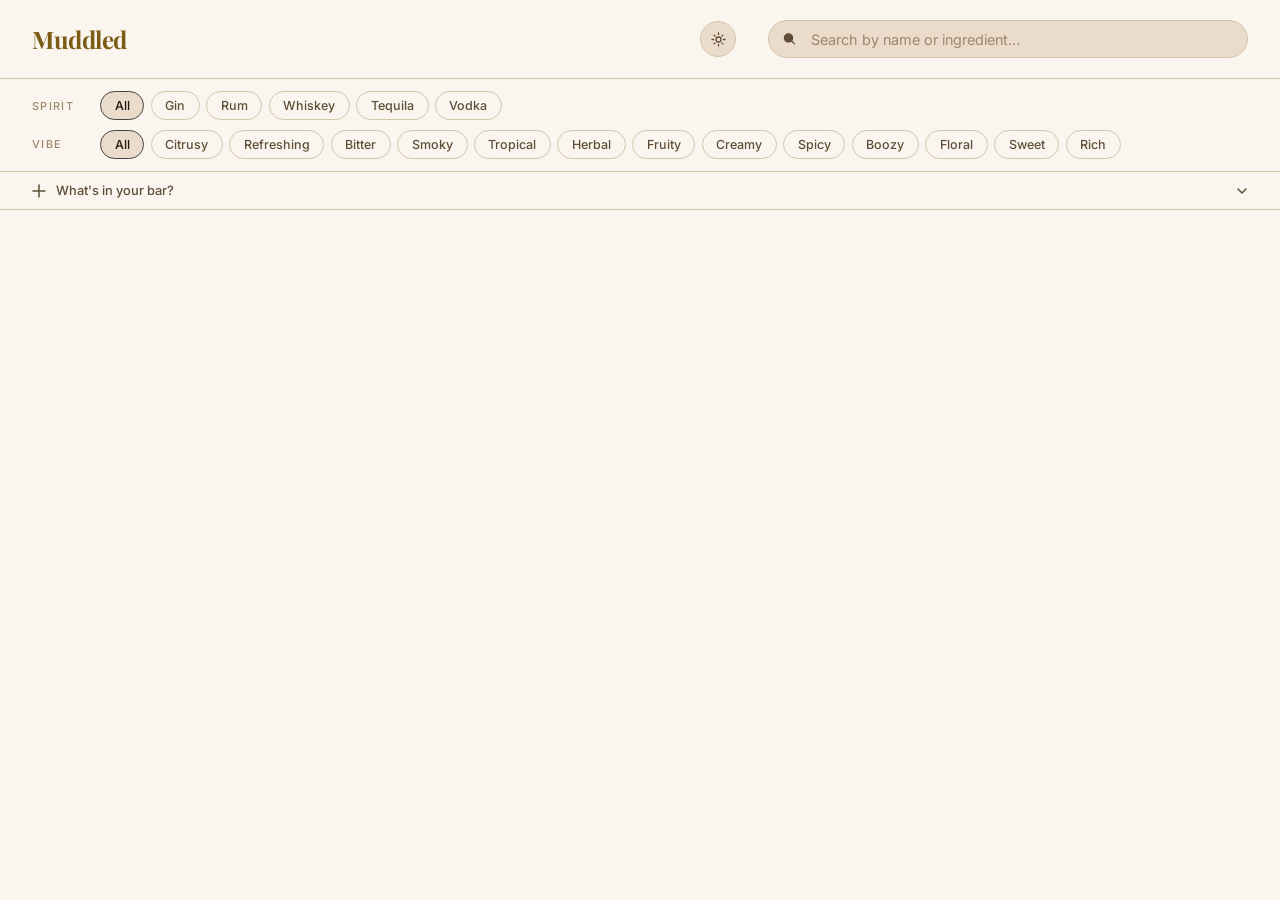
==== templates/index.html @ 1cd64846 "Convert bar inventory to chip buttons instead of checkboxes The \"what's in your bar\" section now u" ====
<!DOCTYPE html>
<html lang="en">
<head>
  <meta charset="UTF-8">
  <meta name="viewport" content="width=device-width, initial-scale=1.0">
  <title>Muddled</title>
  <script>(function(){var t=localStorage.getItem('theme')||'light';document.documentElement.dataset.theme=t;})();</script>
  <link rel="preconnect" href="https://fonts.googleapis.com">
  <link rel="preconnect" href="https://fonts.gstatic.com" crossorigin>
  <link href="https://fonts.googleapis.com/css2?family=Playfair+Display:ital,wght@0,700;0,900;1,400&family=Inter:wght@300;400;500&display=swap" rel="stylesheet">
  <link rel="stylesheet" href="/static/style.css">
</head>
<body>

  <header class="site-header">
    <div class="header-top">
      <a class="site-title" href="/">
        <span class="title-word title-accent">Muddled</span>
      </a>
      <button class="theme-toggle" id="theme-toggle" aria-label="Toggle light/dark mode">
        <svg class="icon-moon" width="15" height="15" viewBox="0 0 15 15" fill="none" xmlns="http://www.w3.org/2000/svg">
          <path d="M7.5 1.5a6 6 0 1 0 6 6 4.5 4.5 0 0 1-6-6Z" stroke="currentColor" stroke-width="1.3" stroke-linecap="round" stroke-linejoin="round"/>
        </svg>
        <svg class="icon-sun" width="15" height="15" viewBox="0 0 15 15" fill="none" xmlns="http://www.w3.org/2000/svg">
          <circle cx="7.5" cy="7.5" r="2.5" stroke="currentColor" stroke-width="1.3"/>
          <path d="M7.5 1v1.5M7.5 12.5V14M1 7.5h1.5M12.5 7.5H14M3.1 3.1l1.05 1.05M10.85 10.85l1.05 1.05M10.85 4.15l1.05-1.05M3.1 11.9l1.05-1.05" stroke="currentColor" stroke-width="1.3" stroke-linecap="round"/>
        </svg>
      </button>
      <div class="search-wrap">
        <svg width="15" height="15" viewBox="0 0 15 15" fill="none" xmlns="http://www.w3.org/2000/svg">
          <path d="M10 6.5C10 8.433 8.433 10 6.5 10C4.567 10 3 8.433 3 6.5C3 4.567 4.567 3 6.5 3C8.433 3 10 4.567 10 6.5ZM9.303 10.364C8.53 10.886 7.55 11.2 6.5 11.2C3.906 11.2 1.8 9.094 1.8 6.5C1.8 3.906 3.906 1.8 6.5 1.8C9.094 1.8 11.2 3.906 11.2 6.5C11.2 7.55 10.886 8.53 10.364 9.303L13.03 11.97C13.264 12.204 13.264 12.586 13.03 12.82C12.796 13.054 12.414 13.054 12.18 12.82L9.303 10.364Z" fill="currentColor"/>
        </svg>
        <input
          type="text"
          id="search"
          placeholder="Search by name or ingredient…"
          autocomplete="off"
          spellcheck="false"
        >
      </div>
    </div>

    <div class="filter-bar">
      <div class="filter-row">
        <span class="filter-label">Spirit</span>
        <div class="filter-chips" id="spirit-filters">
          <button class="chip active" data-spirit="all">All</button>
          <button class="chip" data-spirit="gin">Gin</button>
          <button class="chip" data-spirit="rum">Rum</button>
          <button class="chip" data-spirit="whiskey">Whiskey</button>
          <button class="chip" data-spirit="tequila">Tequila</button>
          <button class="chip" data-spirit="vodka">Vodka</button>
        </div>
      </div>
      <div class="filter-row">
        <span class="filter-label">Vibe</span>
        <div class="filter-chips" id="vibe-filters">
          <button class="chip active" data-vibe="all">All</button>
          <button class="chip" data-vibe="citrusy">Citrusy</button>
          <button class="chip" data-vibe="refreshing">Refreshing</button>
          <button class="chip" data-vibe="bitter">Bitter</button>
          <button class="chip" data-vibe="smoky">Smoky</button>
          <button class="chip" data-vibe="tropical">Tropical</button>
          <button class="chip" data-vibe="herbal">Herbal</button>
          <button class="chip" data-vibe="fruity">Fruity</button>
          <button class="chip" data-vibe="creamy">Creamy</button>
          <button class="chip" data-vibe="spicy">Spicy</button>
          <button class="chip" data-vibe="boozy">Boozy</button>
          <button class="chip" data-vibe="floral">Floral</button>
          <button class="chip" data-vibe="sweet">Sweet</button>
          <button class="chip" data-vibe="rich">Rich</button>
        </div>
      </div>
    </div>

    <div class="bar-section">
      <button class="bar-toggle" id="bar-toggle">
        <svg width="14" height="14" viewBox="0 0 14 14" fill="none" xmlns="http://www.w3.org/2000/svg">
          <path d="M7 1v12M1 7h12" stroke="currentColor" stroke-width="1.5" stroke-linecap="round"/>
        </svg>
        What's in your bar?
        <svg width="12" height="12" viewBox="0 0 12 12" fill="none" xmlns="http://www.w3.org/2000/svg" style="margin-left:auto">
          <path d="M2 4l4 4 4-4" stroke="currentColor" stroke-width="1.5" stroke-linecap="round" stroke-linejoin="round"/>
        </svg>
      </button>
      <div class="bar-panel" id="bar-panel">
        <p class="bar-intro">Select what you have — only see drinks you can make.</p>
        <div class="bar-spirits" id="bar-spirits">
          <button class="chip" data-bar-spirit="gin">Gin</button>
          <button class="chip" data-bar-spirit="rum">Rum</button>
          <button class="chip" data-bar-spirit="whiskey">Whiskey</button>
          <button class="chip" data-bar-spirit="scotch">Scotch</button>
          <button class="chip" data-bar-spirit="tequila">Tequila</button>
          <button class="chip" data-bar-spirit="mezcal">Mezcal</button>
          <button class="chip" data-bar-spirit="vodka">Vodka</button>
          <button class="chip" data-bar-spirit="campari">Campari</button>
          <button class="chip" data-bar-spirit="aperol">Aperol</button>
        </div>
      </div>
    </div>
  </header>

  <main>
    <div id="recipes" class="recipe-grid"></div>
  </main>

  <script>
    /* ── Spirit detection ── */
    const SPIRITS = {
      gin:     { pattern: /\bgin\b/i,                                  color: 'var(--gin)',     label: 'Gin' },
      rum:     { pattern: /\brum\b/i,                                  color: 'var(--rum)',     label: 'Rum' },
      whiskey: { pattern: /\b(whiskey|whisky|bourbon|rye|scotch|laphroaig|irish whiskey)\b/i, color: 'var(--whiskey)', label: 'Whiskey' },
      tequila: { pattern: /\b(tequila|mezcal)\b/i,                     color: 'var(--tequila)', label: 'Tequila / Mezcal' },
      vodka:   { pattern: /\bvodka\b/i,                                color: 'var(--vodka)',   label: 'Vodka' },
    };

    function detectSpirit(ingredients) {
      const names = ingredients.map(i => i.name).join(' ');
      for (const [key, s] of Object.entries(SPIRITS)) {
        if (s.pattern.test(names)) return key;
      }
      return 'other';
    }

    function spiritColor(spirit) {
      return SPIRITS[spirit]?.color || 'var(--other)';
    }

    function spiritLabel(spirit) {
      return SPIRITS[spirit]?.label || 'Other';
    }

    /* ── Glassware SVGs ── */
    const STROKE_ATTRS = `fill="none" stroke="currentColor" stroke-width="1.5" stroke-linecap="round" stroke-linejoin="round"`;

    function glasswaresVG(vessel) {
      const v = (vessel || '').toLowerCase();

      if (v.includes('coupe')) return `
        <svg viewBox="0 0 60 80" xmlns="http://www.w3.org/2000/svg" ${STROKE_ATTRS}>
          <path d="M 9 26 Q 30 10 51 26"/>
          <path d="M 9 26 Q 14 50 30 55"/>
          <path d="M 51 26 Q 46 50 30 55"/>
          <line x1="30" y1="55" x2="30" y2="69"/>
          <line x1="19" y1="69" x2="41" y2="69"/>
        </svg>`;

      if (v.includes('highball')) return `
        <svg viewBox="0 0 60 80" xmlns="http://www.w3.org/2000/svg" ${STROKE_ATTRS}>
          <path d="M 19 10 L 17 70 L 43 70 L 41 10 Z"/>
        </svg>`;

      if (v.includes('rocks')) return `
        <svg viewBox="0 0 60 80" xmlns="http://www.w3.org/2000/svg" ${STROKE_ATTRS}>
          <path d="M 12 30 L 10 68 L 50 68 L 48 30 Z"/>
        </svg>`;

      if (v.includes('martini')) return `
        <svg viewBox="0 0 60 80" xmlns="http://www.w3.org/2000/svg" ${STROKE_ATTRS}>
          <line x1="9" y1="17" x2="51" y2="17"/>
          <line x1="9" y1="17" x2="30" y2="54"/>
          <line x1="51" y1="17" x2="30" y2="54"/>
          <line x1="30" y1="54" x2="30" y2="68"/>
          <line x1="20" y1="68" x2="40" y2="68"/>
        </svg>`;

      if (v.includes('mug') || v.includes('copper')) return `
        <svg viewBox="0 0 70 80" xmlns="http://www.w3.org/2000/svg" ${STROKE_ATTRS}>
          <rect x="12" y="20" width="34" height="46" rx="3"/>
          <path d="M 46 32 Q 58 32 58 43 Q 58 54 46 54"/>
          <line x1="10" y1="27" x2="48" y2="27"/>
        </svg>`;

      if (v.includes('tiki')) return `
        <svg viewBox="0 0 60 80" xmlns="http://www.w3.org/2000/svg" ${STROKE_ATTRS}>
          <path d="M 13 12 L 10 68 L 50 68 L 47 12 Z"/>
          <line x1="11" y1="27" x2="49" y2="27"/>
          <line x1="10" y1="50" x2="50" y2="50"/>
        </svg>`;

      /* default: generic stemmed glass */
      return `
        <svg viewBox="0 0 60 80" xmlns="http://www.w3.org/2000/svg" ${STROKE_ATTRS}>
          <path d="M 12 16 Q 12 46 30 52 Q 48 46 48 16 Z"/>
          <line x1="30" y1="52" x2="30" y2="68"/>
          <line x1="19" y1="68" x2="41" y2="68"/>
        </svg>`;
    }

    /* ── Amount formatting ── */
    function fmt(amount) {
      if (amount === null || amount === undefined) return '';
      if (Number.isInteger(amount)) return amount;
      const fracs = { 0.25: '¼', 0.5: '½', 0.75: '¾', 0.33: '⅓', 0.67: '⅔' };
      const nearest = Object.keys(fracs).find(f => Math.abs(amount - f) < 0.01);
      if (nearest) return fracs[nearest];
      const whole = Math.floor(amount);
      const frac = amount - whole;
      if (whole > 0 && fracs[frac.toFixed(2)]) return `${whole}${fracs[frac.toFixed(2)]}`;
      return amount % 1 === 0 ? amount : amount;
    }

    /* ── State ── */
    let allRecipes = [];
    let activeSpirit = 'all';
    let activeVibes  = new Set();
    let barSpirits   = new Set();

    /* ── Bar inventory filter ── */
    const BAR_INGREDIENT_MAP = {
      gin:     /\bgin\b/i,
      rum:     /\brum\b/i,
      whiskey: /\b(whiskey|whisky|bourbon|rye|irish whiskey)\b/i,
      scotch:  /\bscotch\b|laphroaig/i,
      tequila: /\btequila\b/i,
      mezcal:  /\bmezcal\b/i,
      vodka:   /\bvodka\b/i,
      campari: /\bcampari\b/i,
      aperol:  /\baperiol\b|\baperiol\b|\baperiol\b|^aperol$/i,
    };

    // Fix aperol regex
    const APEROL_RE = /\baperiol\b|\baperiol\b|\baperiol\b|aperol/i;

    function canMakeWithBar(recipe) {
      if (barSpirits.size === 0) return true;
      const names = recipe.ingredients.map(i => i.name).join('\n');
      for (const spirit of barSpirits) {
        let re;
        if (spirit === 'aperol') re = /aperol/i;
        else if (spirit === 'campari') re = /campari/i;
        else re = BAR_INGREDIENT_MAP[spirit];
        if (re && re.test(names)) return true;
      }
      return false;
    }

    /* ── Render ── */
    function render(recipes) {
      const el = document.getElementById('recipes');

      if (recipes.length === 0) {
        el.innerHTML = `
          <div class="empty">
            <p class="empty-title">Nothing found.</p>
            <p>Try a different search or fewer filters.</p>
          </div>`;
        return;
      }

      el.innerHTML = recipes.map(r => {
        const spirit = detectSpirit(r.ingredients);
        const color  = spiritColor(spirit);
        const tags   = (r.flavor_tags || []).slice(0, 3);
        const shown  = r.ingredients.slice(0, 4);
        const extra  = r.ingredients.length - shown.length;

        return `
          <a class="card" href="/recipe/${r.id}" style="--spirit-color:${color}">
            <div class="card-strip"></div>
            <div class="card-glass" style="color:${color}">${glasswaresVG(r.vessel)}</div>
            <div class="card-body">
              <h2 class="card-name">${r.name}</h2>
              ${r.flavor_description
                ? `<p class="card-desc">${r.flavor_description}</p>`
                : ''}
              ${tags.length
                ? `<div class="card-tags">${tags.map(t => `<span class="tag">${t}</span>`).join('')}</div>`
                : ''}
              <ul class="card-ingredients">
                ${shown.map(i => `
                  <li>
                    <span class="amt">${fmt(i.amount)}${i.unit ? ' ' + i.unit : ''}</span>
                    ${i.name}
                  </li>`).join('')}
                ${extra > 0 ? `<li class="more">+${extra} more</li>` : ''}
              </ul>
              <div class="card-meta">
                ${r.vessel ? `<span>${r.vessel}</span>` : ''}
                ${r.served  ? `<span>${r.served}</span>`  : ''}
              </div>
            </div>
          </a>`;
      }).join('');
    }

    /* ── Filter + apply ── */
    function applyFilters() {
      let results = allRecipes;

      if (activeSpirit !== 'all') {
        results = results.filter(r => detectSpirit(r.ingredients) === activeSpirit);
      }

      if (activeVibes.size > 0) {
        results = results.filter(r =>
          [...activeVibes].every(v => (r.flavor_tags || []).includes(v))
        );
      }

      if (barSpirits.size > 0) {
        results = results.filter(canMakeWithBar);
      }

      const q = document.getElementById('search').value.trim().toLowerCase();
      if (q) {
        results = results.filter(r =>
          r.name.toLowerCase().includes(q) ||
          r.ingredients.some(i => i.name.toLowerCase().includes(q))
        );
      }

      render(results);
    }

    /* ── Load ── */
    async function loadRecipes() {
      const res = await fetch('/api/recipes');
      allRecipes = await res.json();
      applyFilters();
    }

    /* ── Spirit filter chips ── */
    document.getElementById('spirit-filters').addEventListener('click', e => {
      const chip = e.target.closest('[data-spirit]');
      if (!chip) return;
      document.querySelectorAll('#spirit-filters .chip').forEach(c => c.classList.remove('active'));
      chip.classList.add('active');
      activeSpirit = chip.dataset.spirit;
      applyFilters();
    });

    /* ── Vibe filter chips (multi-select, AND logic) ── */
    document.getElementById('vibe-filters').addEventListener('click', e => {
      const chip = e.target.closest('[data-vibe]');
      if (!chip) return;
      const vibe = chip.dataset.vibe;
      if (vibe === 'all') {
        activeVibes.clear();
        document.querySelectorAll('#vibe-filters .chip').forEach(c => c.classList.remove('active'));
        chip.classList.add('active');
      } else {
        document.querySelector('#vibe-filters [data-vibe="all"]').classList.remove('active');
        if (activeVibes.has(vibe)) {
          activeVibes.delete(vibe);
          chip.classList.remove('active');
          if (activeVibes.size === 0) {
            document.querySelector('#vibe-filters [data-vibe="all"]').classList.add('active');
          }
        } else {
          activeVibes.add(vibe);
          chip.classList.add('active');
        }
      }
      applyFilters();
    });

    /* ── Search ── */
    let timer;
    document.getElementById('search').addEventListener('input', () => {
      clearTimeout(timer);
      timer = setTimeout(applyFilters, 200);
    });

    /* ── Bar toggle ── */
    document.getElementById('bar-toggle').addEventListener('click', () => {
      const btn   = document.getElementById('bar-toggle');
      const panel = document.getElementById('bar-panel');
      btn.classList.toggle('open');
      panel.classList.toggle('visible');
    });

    /* ── Bar spirit chips (multi-select, OR logic) ── */
    document.getElementById('bar-spirits').addEventListener('click', e => {
      const chip = e.target.closest('[data-bar-spirit]');
      if (!chip) return;
      const spirit = chip.dataset.barSpirit;
      if (barSpirits.has(spirit)) {
        barSpirits.delete(spirit);
        chip.classList.remove('active');
      } else {
        barSpirits.add(spirit);
        chip.classList.add('active');
      }
      applyFilters();
    });

    /* ── Theme toggle ── */
    document.getElementById('theme-toggle').addEventListener('click', () => {
      const isLight = document.documentElement.dataset.theme === 'light';
      const next = isLight ? 'dark' : 'light';
      document.documentElement.dataset.theme = next;
      localStorage.setItem('theme', next);
    });

    loadRecipes();
  </script>
</body>
</html>
---- static/style.css ----
/* ── Reset & Custom Properties ── */
*, *::before, *::after { box-sizing: border-box; margin: 0; padding: 0; }

/* Dark mode (default) */
:root {
  --bg:           #0f0f0f;
  --surface:      #161616;
  --surface-2:    #1c1c1c;
  --border:       #272727;
  --gold:         #c9a84c;
  --gold-dim:     #7a6530;
  --text:         #f0ebe0;
  --text-muted:   #8a8074;
  --text-dim:     #4a4540;
  --header-bg:    rgba(15, 15, 15, 0.92);

  --gin:      #7d9e84;
  --rum:      #c4882a;
  --whiskey:  #9c7640;
  --tequila:  #c4a832;
  --vodka:    #6b8fa3;
  --other:    #7a7a8a;

  --radius-card: 14px;
  --radius-chip: 999px;
}

/* Light mode — warm parchment palette */
[data-theme="light"] {
  --bg:           #faf5ee;
  --surface:      #f3e9d8;
  --surface-2:    #eadbca;
  --border:       #d4c4aa;
  --gold:         #7a5c14;
  --gold-dim:     #a8841c;
  --text:         #1e1610;
  --text-muted:   #5e4e38;
  --text-dim:     #9c876c;
  --header-bg:    rgba(250, 245, 238, 0.92);

  --gin:      #3d6e48;
  --rum:      #8a5010;
  --whiskey:  #6e4020;
  --tequila:  #7a6010;
  --vodka:    #365870;
  --other:    #585868;
}

/* ── Noise texture ── */
body {
  font-family: 'Inter', system-ui, -apple-system, sans-serif;
  font-weight: 400;
  background-color: var(--bg);
  color: var(--text);
  min-height: 100vh;
  transition: background-color 0.2s, color 0.2s;
}

/* ── Typography ── */
.serif { font-family: 'Playfair Display', Georgia, serif; }

/* ── Site Header ── */
.site-header {
  position: sticky;
  top: 0;
  z-index: 100;
  background-color: var(--header-bg);
  backdrop-filter: blur(12px);
  -webkit-backdrop-filter: blur(12px);
  border-bottom: 1px solid var(--border);
  transition: background-color 0.2s, border-color 0.2s;
}

.header-top {
  display: flex;
  align-items: center;
  gap: 2rem;
  padding: 1.25rem 2rem;
}

.site-title {
  display: flex;
  align-items: baseline;
  gap: 0.45rem;
  flex-shrink: 0;
  text-decoration: none;
}

.title-word {
  font-family: 'Playfair Display', Georgia, serif;
  font-size: 1.5rem;
  font-weight: 700;
  color: var(--text);
  letter-spacing: -0.02em;
  line-height: 1;
}

.title-accent {
  color: var(--gold);
}

.title-dot {
  width: 5px;
  height: 5px;
  border-radius: 50%;
  background: var(--gold);
  margin-bottom: 3px;
  flex-shrink: 0;
}

.search-wrap {
  flex: 1;
  max-width: 480px;
  position: relative;
}

/* ── Theme toggle ── */
.theme-toggle {
  flex-shrink: 0;
  margin-left: auto;
  width: 36px;
  height: 36px;
  border-radius: 50%;
  border: 1px solid var(--border);
  background: var(--surface-2);
  color: var(--text-muted);
  cursor: pointer;
  display: flex;
  align-items: center;
  justify-content: center;
  transition: border-color 0.15s, color 0.15s, background 0.15s;
}

.theme-toggle:hover {
  border-color: var(--gold-dim);
  color: var(--gold);
}

.theme-toggle .icon-sun,
.theme-toggle .icon-moon { display: none; }

[data-theme="light"] .theme-toggle .icon-sun  { display: block; }
:root:not([data-theme="light"]) .theme-toggle .icon-moon { display: block; }

.search-wrap svg {
  position: absolute;
  left: 0.9rem;
  top: 50%;
  transform: translateY(-50%);
  color: var(--text-muted);
  pointer-events: none;
}

#search {
  width: 100%;
  padding: 0.6rem 1rem 0.6rem 2.6rem;
  font-size: 0.9rem;
  font-family: inherit;
  background: var(--surface-2);
  color: var(--text);
  border: 1px solid var(--border);
  border-radius: var(--radius-chip);
  outline: none;
  transition: border-color 0.15s;
}

#search::placeholder { color: var(--text-dim); }
#search:focus { border-color: var(--gold-dim); }

/* ── Filter bar ── */
.filter-bar {
  display: flex;
  flex-direction: column;
  gap: 0.6rem;
  padding: 0.75rem 2rem;
  border-top: 1px solid var(--border);
}

.filter-row {
  display: flex;
  align-items: center;
  gap: 0.75rem;
  overflow-x: auto;
  scrollbar-width: none;
  -ms-overflow-style: none;
}
.filter-row::-webkit-scrollbar { display: none; }

.filter-label {
  font-size: 0.68rem;
  font-weight: 500;
  text-transform: uppercase;
  letter-spacing: 0.12em;
  color: var(--text-dim);
  flex-shrink: 0;
  width: 3.5rem;
}

.filter-chips {
  display: flex;
  gap: 0.4rem;
  flex-wrap: nowrap;
}

.chip {
  padding: 0.3rem 0.85rem;
  font-size: 0.78rem;
  font-family: inherit;
  font-weight: 500;
  background: transparent;
  color: var(--text-muted);
  border: 1px solid var(--border);
  border-radius: var(--radius-chip);
  cursor: pointer;
  white-space: nowrap;
  transition: background 0.15s, color 0.15s, border-color 0.15s;
  line-height: 1.4;
}

.chip:hover {
  color: var(--text);
  border-color: #444;
}

.chip.active {
  background: var(--surface-2);
  color: var(--text);
  border-color: #444;
}

/* Spirit chips use their respective colors when active */
.chip[data-spirit="gin"].active    { border-color: var(--gin);     color: var(--gin); }
.chip[data-spirit="rum"].active    { border-color: var(--rum);     color: var(--rum); }
.chip[data-spirit="whiskey"].active{ border-color: var(--whiskey); color: var(--whiskey); }
.chip[data-spirit="tequila"].active{ border-color: var(--tequila); color: var(--tequila); }
.chip[data-spirit="vodka"].active  { border-color: var(--vodka);   color: var(--vodka); }

/* ── Bar inventory collapsible ── */
.bar-section {
  border-top: 1px solid var(--border);
  padding: 0 2rem;
}

.bar-toggle {
  display: flex;
  align-items: center;
  gap: 0.6rem;
  padding: 0.7rem 0;
  background: none;
  border: none;
  cursor: pointer;
  color: var(--text-muted);
  font-family: inherit;
  font-size: 0.8rem;
  font-weight: 500;
  width: 100%;
  text-align: left;
  transition: color 0.15s;
}

.bar-toggle:hover { color: var(--text); }

.bar-toggle svg {
  transition: transform 0.2s;
  flex-shrink: 0;
}

.bar-toggle.open svg { transform: rotate(180deg); }

.bar-panel {
  display: none;
  padding-bottom: 0.9rem;
}

.bar-panel.visible { display: block; }

.bar-intro {
  font-size: 0.75rem;
  color: var(--text-dim);
  margin-bottom: 0.6rem;
}

.bar-spirits {
  display: flex;
  flex-wrap: wrap;
  gap: 0.4rem;
}

/* ── Main content ── */
main { padding: 2rem; }

/* ── Recipe grid ── */
.recipe-grid {
  display: grid;
  grid-template-columns: repeat(auto-fill, minmax(300px, 1fr));
  gap: 1.5rem;
}

/* ── Card ── */
.card {
  background: var(--surface);
  border-radius: var(--radius-card);
  display: flex;
  flex-direction: column;
  gap: 0;
  text-decoration: none;
  color: inherit;
  position: relative;
  overflow: hidden;
  transition: transform 0.18s, box-shadow 0.18s;
  border: 1px solid var(--border);
}

.card:hover {
  transform: translateY(-3px);
  box-shadow: 0 12px 40px rgba(0,0,0,0.45);
}

/* Spirit-colored left border strip */
.card-strip {
  position: absolute;
  left: 0;
  top: 0;
  bottom: 0;
  width: 3px;
  background: var(--spirit-color, var(--other));
}

/* Glass illustration area */
.card-glass {
  display: flex;
  justify-content: center;
  align-items: flex-end;
  padding: 1.75rem 1.5rem 0.75rem;
  height: 110px;
}

.card-glass svg {
  height: 80px;
  width: auto;
  opacity: 0.7;
}

.card-body {
  padding: 0 1.5rem 1.5rem;
  display: flex;
  flex-direction: column;
  gap: 0.65rem;
  flex: 1;
}

.card-name {
  font-family: 'Playfair Display', Georgia, serif;
  font-size: 1.45rem;
  font-weight: 700;
  line-height: 1.15;
  color: var(--text);
  letter-spacing: -0.02em;
}

.card-desc {
  font-size: 0.82rem;
  font-style: italic;
  color: var(--text-muted);
  line-height: 1.5;
}

.card-tags {
  display: flex;
  flex-wrap: wrap;
  gap: 0.35rem;
}

.tag {
  font-size: 0.68rem;
  font-weight: 500;
  text-transform: uppercase;
  letter-spacing: 0.08em;
  padding: 0.2rem 0.6rem;
  border-radius: var(--radius-chip);
  background: var(--surface-2);
  color: var(--text-muted);
  border: 1px solid var(--border);
}

.card-meta {
  display: flex;
  gap: 0.4rem;
  flex-wrap: wrap;
  margin-top: auto;
  padding-top: 0.5rem;
  border-top: 1px solid var(--border);
}

.card-meta span {
  font-size: 0.72rem;
  color: var(--text-dim);
}

.card-meta span + span::before {
  content: '·';
  margin-right: 0.4rem;
  color: var(--text-dim);
}

.card-ingredients {
  list-style: none;
  display: flex;
  flex-direction: column;
  gap: 0.2rem;
}

.card-ingredients li {
  font-size: 0.83rem;
  color: var(--text-muted);
}

.card-ingredients li .amt {
  color: var(--text);
  font-weight: 500;
}

.card-ingredients .more {
  font-size: 0.75rem;
  color: var(--text-dim);
  font-style: italic;
}

/* ── Empty state ── */
.empty {
  grid-column: 1 / -1;
  text-align: center;
  padding: 6rem 1rem;
  color: var(--text-dim);
  font-size: 0.95rem;
}

.empty-title {
  font-family: 'Playfair Display', Georgia, serif;
  font-size: 1.5rem;
  font-weight: 700;
  color: var(--text-muted);
  margin-bottom: 0.5rem;
}

/* ── Recipe detail page ── */
.detail-page {
  max-width: 900px;
  margin: 0 auto;
  padding: 3rem 2rem 5rem;
}

.detail-back {
  display: inline-flex;
  align-items: center;
  gap: 0.5rem;
  font-size: 0.8rem;
  color: var(--text-muted);
  text-decoration: none;
  margin-bottom: 2.5rem;
  transition: color 0.15s;
}

.detail-back:hover { color: var(--text); }

.detail-header {
  text-align: center;
  margin-bottom: 1.25rem;
}

.detail-spirit-tag {
  display: inline-block;
  font-size: 0.68rem;
  font-weight: 600;
  text-transform: uppercase;
  letter-spacing: 0.14em;
  padding: 0.25rem 0.85rem;
  border-radius: var(--radius-chip);
  border: 1px solid var(--spirit-color, var(--other));
  color: var(--spirit-color, var(--other));
  margin-bottom: 1rem;
}

.detail-title {
  font-family: 'Playfair Display', Georgia, serif;
  font-size: clamp(2.5rem, 6vw, 4rem);
  font-weight: 900;
  line-height: 1.05;
  letter-spacing: -0.03em;
  color: var(--text);
  margin-bottom: 1rem;
}

.detail-desc {
  font-size: 1rem;
  font-style: italic;
  color: var(--text-muted);
  max-width: 500px;
  margin: 0 auto;
  line-height: 1.6;
}

.detail-glass {
  display: flex;
  justify-content: center;
  margin: 2rem 0;
}

.detail-glass svg {
  height: 160px;
  width: auto;
  opacity: 0.55;
}

.detail-divider {
  border: none;
  border-top: 1px solid var(--gold-dim);
  margin: 2rem 0;
  opacity: 0.4;
}

.detail-tags {
  display: flex;
  justify-content: center;
  gap: 0.5rem;
  flex-wrap: wrap;
  margin-bottom: 2.5rem;
}

.detail-layout {
  display: grid;
  grid-template-columns: 1fr 1fr;
  gap: 3rem;
}

@media (max-width: 640px) {
  .detail-layout { grid-template-columns: 1fr; gap: 2rem; }
}

.detail-section-label {
  font-size: 0.65rem;
  font-weight: 600;
  text-transform: uppercase;
  letter-spacing: 0.14em;
  color: var(--gold-dim);
  margin-bottom: 1.1rem;
}

.detail-ingredients {
  list-style: none;
  display: flex;
  flex-direction: column;
  gap: 0.6rem;
}

.detail-ingredients li {
  display: flex;
  align-items: baseline;
  gap: 0.5rem;
  font-size: 0.95rem;
  color: var(--text-muted);
  padding-bottom: 0.6rem;
  border-bottom: 1px solid var(--border);
}

.detail-ingredients li:last-child {
  border-bottom: none;
}

.detail-ingredients .i-amt {
  font-weight: 600;
  color: var(--text);
  font-size: 0.9rem;
  min-width: 3.5rem;
  flex-shrink: 0;
}

.detail-ingredients .i-unit {
  color: var(--text-dim);
  font-size: 0.82rem;
  flex-shrink: 0;
}

.detail-meta-block {
  display: flex;
  flex-direction: column;
  gap: 1.25rem;
}

.detail-meta-item {
  display: flex;
  flex-direction: column;
  gap: 0.3rem;
}

.detail-meta-value {
  font-size: 0.95rem;
  color: var(--text-muted);
  text-transform: capitalize;
}

.detail-garnish {
  font-style: italic;
  color: var(--text-muted);
}

.detail-notes {
  font-size: 0.82rem;
  color: var(--text-dim);
  line-height: 1.6;
  font-style: italic;
  margin-top: 2rem;
  padding-top: 1.5rem;
  border-top: 1px solid var(--border);
  grid-column: 1 / -1;
}

/* ── 404 / No recipe ── */
.not-found {
  text-align: center;
  padding: 8rem 2rem;
}

/* ── Responsive ── */
@media (max-width: 640px) {
  .header-top { padding: 1rem; gap: 1rem; }
  .filter-bar { padding: 0.6rem 1rem; }
  .bar-section { padding: 0 1rem; }
  main { padding: 1.25rem 1rem; }
  .recipe-grid { grid-template-columns: 1fr; gap: 1rem; }
  .title-word { font-size: 1.25rem; }
  .detail-page { padding: 2rem 1rem 4rem; }
}

@media (max-width: 900px) {
  .search-wrap { max-width: none; }
}
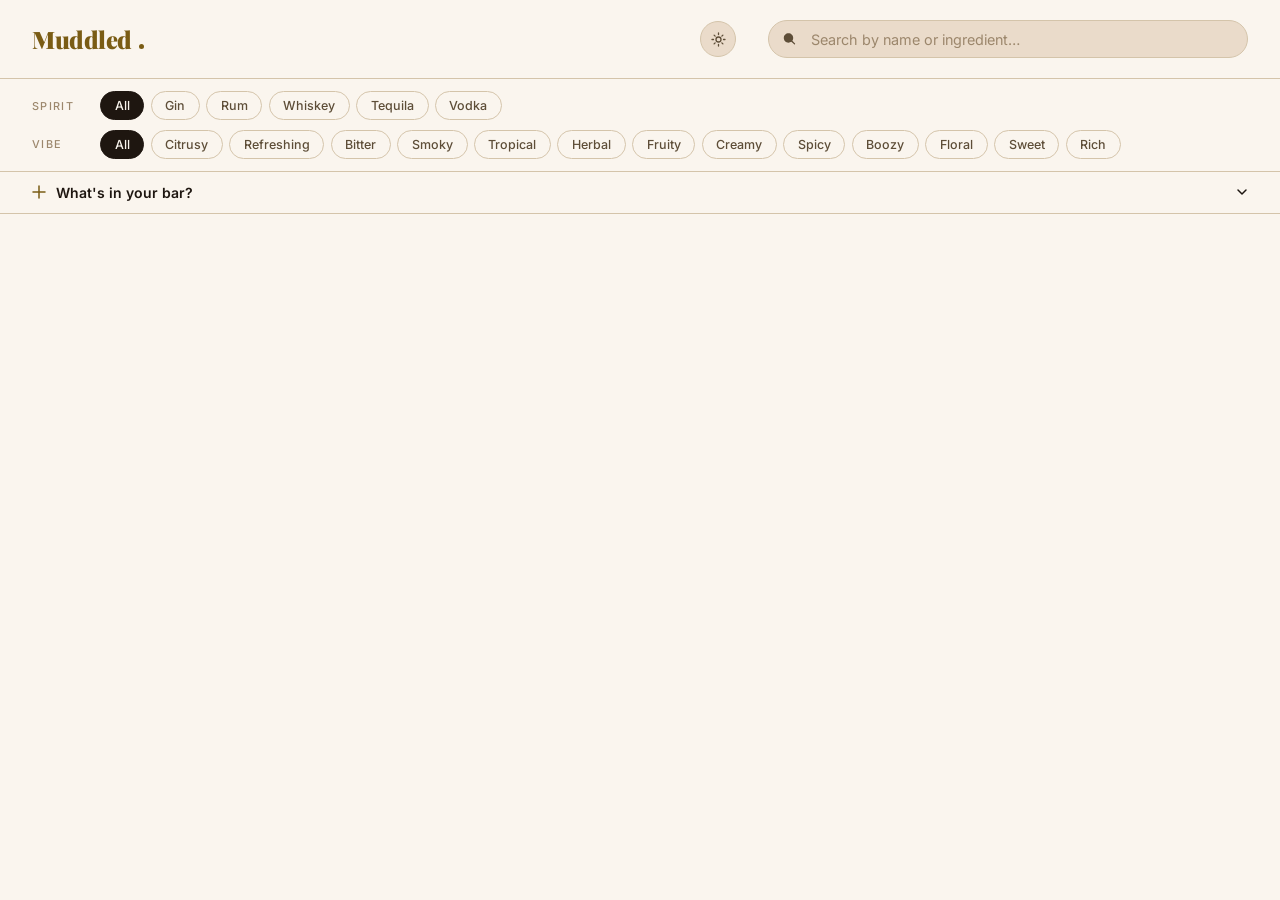
==== commit c88db6df: "Improve visual hierarchy and UI polish - Card names: larger (1.7rem) and heavier (900) so they land " ====
--- a/templates/index.html
+++ b/templates/index.html
@@ -16,6 +16,7 @@
     <div class="header-top">
       <a class="site-title" href="/">
         <span class="title-word title-accent">Muddled</span>
+        <span class="title-dot"></span>
       </a>
       <button class="theme-toggle" id="theme-toggle" aria-label="Toggle light/dark mode">
         <svg class="icon-moon" width="15" height="15" viewBox="0 0 15 15" fill="none" xmlns="http://www.w3.org/2000/svg">
@@ -75,7 +76,7 @@
 
     <div class="bar-section">
       <button class="bar-toggle" id="bar-toggle">
-        <svg width="14" height="14" viewBox="0 0 14 14" fill="none" xmlns="http://www.w3.org/2000/svg">
+        <svg class="bar-icon" width="14" height="14" viewBox="0 0 14 14" fill="none" xmlns="http://www.w3.org/2000/svg">
           <path d="M7 1v12M1 7h12" stroke="currentColor" stroke-width="1.5" stroke-linecap="round"/>
         </svg>
         What's in your bar?
--- a/static/style.css
+++ b/static/style.css
@@ -89,7 +89,7 @@
 .title-word {
   font-family: 'Playfair Display', Georgia, serif;
   font-size: 1.5rem;
-  font-weight: 700;
+  font-weight: 900;
   color: var(--text);
   letter-spacing: -0.02em;
   line-height: 1;
@@ -223,17 +223,17 @@
 }
 
 .chip.active {
-  background: var(--surface-2);
-  color: var(--text);
-  border-color: #444;
+  background: var(--text);
+  color: var(--bg);
+  border-color: var(--text);
 }
 
 /* Spirit chips use their respective colors when active */
-.chip[data-spirit="gin"].active    { border-color: var(--gin);     color: var(--gin); }
-.chip[data-spirit="rum"].active    { border-color: var(--rum);     color: var(--rum); }
-.chip[data-spirit="whiskey"].active{ border-color: var(--whiskey); color: var(--whiskey); }
-.chip[data-spirit="tequila"].active{ border-color: var(--tequila); color: var(--tequila); }
-.chip[data-spirit="vodka"].active  { border-color: var(--vodka);   color: var(--vodka); }
+.chip[data-spirit="gin"].active    { background: var(--gin);     border-color: var(--gin);     color: var(--bg); }
+.chip[data-spirit="rum"].active    { background: var(--rum);     border-color: var(--rum);     color: var(--bg); }
+.chip[data-spirit="whiskey"].active{ background: var(--whiskey); border-color: var(--whiskey); color: var(--bg); }
+.chip[data-spirit="tequila"].active{ background: var(--tequila); border-color: var(--tequila); color: var(--bg); }
+.chip[data-spirit="vodka"].active  { background: var(--vodka);   border-color: var(--vodka);   color: var(--bg); }
 
 /* ── Bar inventory collapsible ── */
 .bar-section {
@@ -245,20 +245,22 @@
   display: flex;
   align-items: center;
   gap: 0.6rem;
-  padding: 0.7rem 0;
+  padding: 0.75rem 0;
   background: none;
   border: none;
   cursor: pointer;
-  color: var(--text-muted);
+  color: var(--text);
   font-family: inherit;
-  font-size: 0.8rem;
-  font-weight: 500;
+  font-size: 0.875rem;
+  font-weight: 600;
   width: 100%;
   text-align: left;
   transition: color 0.15s;
 }
 
-.bar-toggle:hover { color: var(--text); }
+.bar-toggle .bar-icon { color: var(--gold); }
+
+.bar-toggle:hover { color: var(--gold); }
 
 .bar-toggle svg {
   transition: transform 0.2s;
@@ -322,7 +324,7 @@
   left: 0;
   top: 0;
   bottom: 0;
-  width: 3px;
+  width: 4px;
   background: var(--spirit-color, var(--other));
 }
 
@@ -351,11 +353,11 @@
 
 .card-name {
   font-family: 'Playfair Display', Georgia, serif;
-  font-size: 1.45rem;
-  font-weight: 700;
-  line-height: 1.15;
-  color: var(--text);
-  letter-spacing: -0.02em;
+  font-size: 1.7rem;
+  font-weight: 900;
+  line-height: 1.1;
+  color: var(--text);
+  letter-spacing: -0.03em;
 }
 
 .card-desc {
@@ -411,13 +413,13 @@
 }
 
 .card-ingredients li {
-  font-size: 0.83rem;
-  color: var(--text-muted);
+  font-size: 0.78rem;
+  color: var(--text-dim);
 }
 
 .card-ingredients li .amt {
-  color: var(--text);
-  font-weight: 500;
+  color: var(--text-muted);
+  font-weight: 400;
 }
 
 .card-ingredients .more {
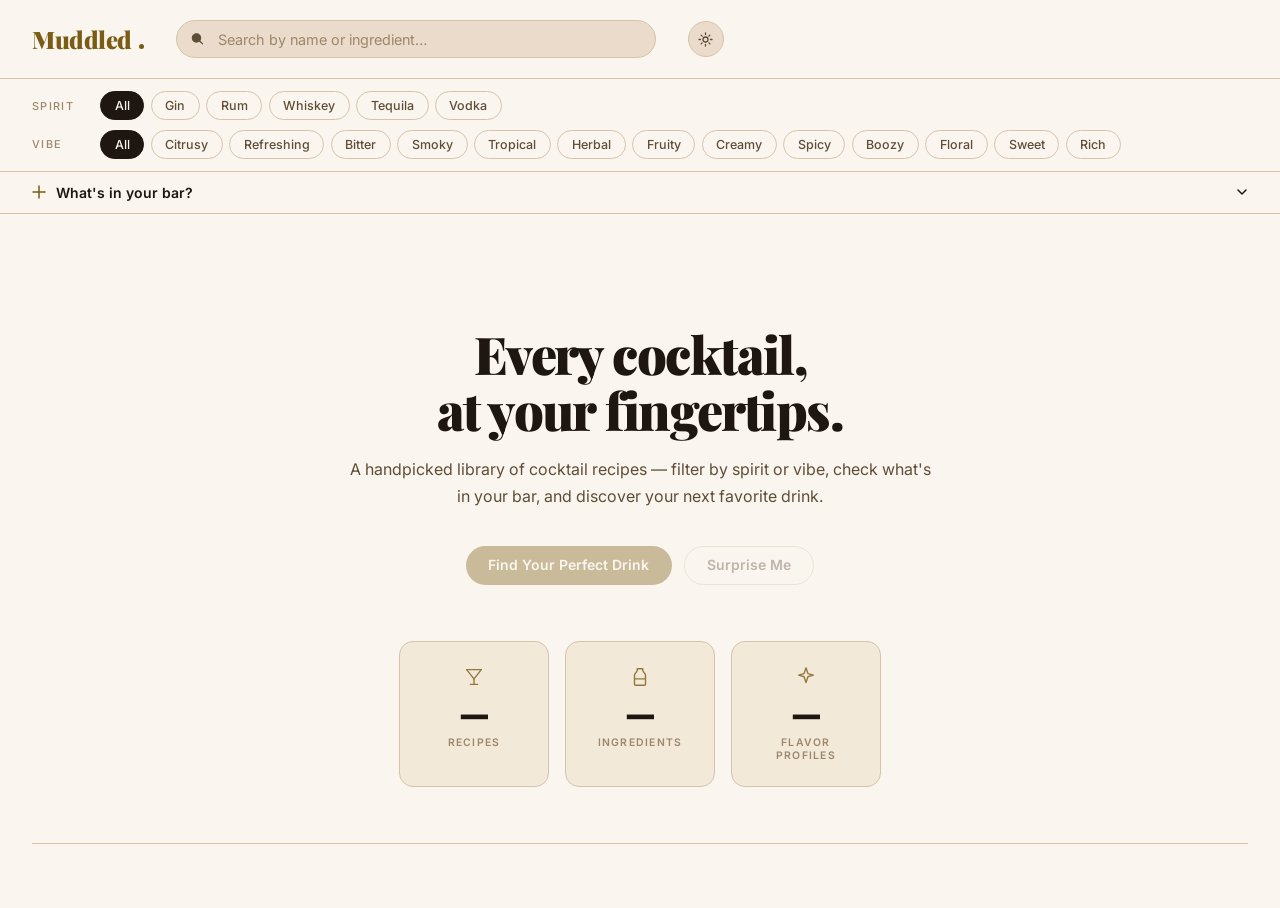
==== commit b6e8adea: "Add hero section with stat cards and redesign nav layout - Nav: search bar moved to center (logo lef" ====
--- a/templates/index.html
+++ b/templates/index.html
@@ -18,15 +18,6 @@
         <span class="title-word title-accent">Muddled</span>
         <span class="title-dot"></span>
       </a>
-      <button class="theme-toggle" id="theme-toggle" aria-label="Toggle light/dark mode">
-        <svg class="icon-moon" width="15" height="15" viewBox="0 0 15 15" fill="none" xmlns="http://www.w3.org/2000/svg">
-          <path d="M7.5 1.5a6 6 0 1 0 6 6 4.5 4.5 0 0 1-6-6Z" stroke="currentColor" stroke-width="1.3" stroke-linecap="round" stroke-linejoin="round"/>
-        </svg>
-        <svg class="icon-sun" width="15" height="15" viewBox="0 0 15 15" fill="none" xmlns="http://www.w3.org/2000/svg">
-          <circle cx="7.5" cy="7.5" r="2.5" stroke="currentColor" stroke-width="1.3"/>
-          <path d="M7.5 1v1.5M7.5 12.5V14M1 7.5h1.5M12.5 7.5H14M3.1 3.1l1.05 1.05M10.85 10.85l1.05 1.05M10.85 4.15l1.05-1.05M3.1 11.9l1.05-1.05" stroke="currentColor" stroke-width="1.3" stroke-linecap="round"/>
-        </svg>
-      </button>
       <div class="search-wrap">
         <svg width="15" height="15" viewBox="0 0 15 15" fill="none" xmlns="http://www.w3.org/2000/svg">
           <path d="M10 6.5C10 8.433 8.433 10 6.5 10C4.567 10 3 8.433 3 6.5C3 4.567 4.567 3 6.5 3C8.433 3 10 4.567 10 6.5ZM9.303 10.364C8.53 10.886 7.55 11.2 6.5 11.2C3.906 11.2 1.8 9.094 1.8 6.5C1.8 3.906 3.906 1.8 6.5 1.8C9.094 1.8 11.2 3.906 11.2 6.5C11.2 7.55 10.886 8.53 10.364 9.303L13.03 11.97C13.264 12.204 13.264 12.586 13.03 12.82C12.796 13.054 12.414 13.054 12.18 12.82L9.303 10.364Z" fill="currentColor"/>
@@ -39,6 +30,15 @@
           spellcheck="false"
         >
       </div>
+      <button class="theme-toggle" id="theme-toggle" aria-label="Toggle light/dark mode">
+        <svg class="icon-moon" width="15" height="15" viewBox="0 0 15 15" fill="none" xmlns="http://www.w3.org/2000/svg">
+          <path d="M7.5 1.5a6 6 0 1 0 6 6 4.5 4.5 0 0 1-6-6Z" stroke="currentColor" stroke-width="1.3" stroke-linecap="round" stroke-linejoin="round"/>
+        </svg>
+        <svg class="icon-sun" width="15" height="15" viewBox="0 0 15 15" fill="none" xmlns="http://www.w3.org/2000/svg">
+          <circle cx="7.5" cy="7.5" r="2.5" stroke="currentColor" stroke-width="1.3"/>
+          <path d="M7.5 1v1.5M7.5 12.5V14M1 7.5h1.5M12.5 7.5H14M3.1 3.1l1.05 1.05M10.85 10.85l1.05 1.05M10.85 4.15l1.05-1.05M3.1 11.9l1.05-1.05" stroke="currentColor" stroke-width="1.3" stroke-linecap="round"/>
+        </svg>
+      </button>
     </div>
 
     <div class="filter-bar">
@@ -102,6 +102,43 @@
   </header>
 
   <main>
+    <section class="hero">
+      <h1 class="hero-heading">Every cocktail,<br>at your fingertips.</h1>
+      <p class="hero-body">A handpicked library of cocktail recipes — filter by spirit or vibe, check what's in your bar, and discover your next favorite drink.</p>
+      <div class="hero-ctas">
+        <button class="btn btn-primary" disabled>Find Your Perfect Drink</button>
+        <button class="btn btn-secondary" disabled>Surprise Me</button>
+      </div>
+      <div class="stat-cards">
+        <div class="stat-card">
+          <svg class="stat-icon" width="22" height="22" viewBox="0 0 24 24" fill="none" stroke="currentColor" stroke-width="1.5" stroke-linecap="round" stroke-linejoin="round">
+            <line x1="4" y1="4" x2="20" y2="4"/>
+            <line x1="4" y1="4" x2="12" y2="14"/>
+            <line x1="20" y1="4" x2="12" y2="14"/>
+            <line x1="12" y1="14" x2="12" y2="20"/>
+            <line x1="8" y1="20" x2="16" y2="20"/>
+          </svg>
+          <span class="stat-number" id="stat-recipes">—</span>
+          <span class="stat-label">Recipes</span>
+        </div>
+        <div class="stat-card">
+          <svg class="stat-icon" width="22" height="22" viewBox="0 0 24 24" fill="none" stroke="currentColor" stroke-width="1.5" stroke-linecap="round" stroke-linejoin="round">
+            <path d="M9 3h6v2l3 4.5V20a1 1 0 01-1 1H7a1 1 0 01-1-1V9.5L9 5V3z"/>
+            <line x1="6" y1="14" x2="18" y2="14"/>
+          </svg>
+          <span class="stat-number" id="stat-ingredients">—</span>
+          <span class="stat-label">Ingredients</span>
+        </div>
+        <div class="stat-card">
+          <svg class="stat-icon" width="22" height="22" viewBox="0 0 24 24" fill="none" stroke="currentColor" stroke-width="1.5" stroke-linecap="round" stroke-linejoin="round">
+            <path d="M12 2l2.09 6.26L20 10l-5.91 1.74L12 18l-2.09-6.26L4 10l5.91-1.74L12 2z"/>
+          </svg>
+          <span class="stat-number" id="stat-profiles">—</span>
+          <span class="stat-label">Flavor Profiles</span>
+        </div>
+      </div>
+    </section>
+    <hr class="hero-divider">
     <div id="recipes" class="recipe-grid"></div>
   </main>
 
@@ -394,7 +431,17 @@
       localStorage.setItem('theme', next);
     });
 
+    /* ── Stats ── */
+    async function loadStats() {
+      const res = await fetch('/api/stats');
+      const s = await res.json();
+      document.getElementById('stat-recipes').textContent     = s.recipes;
+      document.getElementById('stat-ingredients').textContent = s.ingredients;
+      document.getElementById('stat-profiles').textContent    = s.flavor_profiles;
+    }
+
     loadRecipes();
+    loadStats();
   </script>
 </body>
 </html>
--- a/static/style.css
+++ b/static/style.css
@@ -117,7 +117,6 @@
 /* ── Theme toggle ── */
 .theme-toggle {
   flex-shrink: 0;
-  margin-left: auto;
   width: 36px;
   height: 36px;
   border-radius: 50%;
@@ -286,6 +285,118 @@
   display: flex;
   flex-wrap: wrap;
   gap: 0.4rem;
+}
+
+/* ── Hero ── */
+.hero {
+  text-align: center;
+  padding: 5rem 1rem 3.5rem;
+  max-width: 620px;
+  margin: 0 auto;
+}
+
+.hero-heading {
+  font-family: 'Playfair Display', Georgia, serif;
+  font-size: clamp(2.25rem, 5vw, 3.25rem);
+  font-weight: 900;
+  letter-spacing: -0.03em;
+  line-height: 1.08;
+  color: var(--text);
+  margin-bottom: 1.1rem;
+}
+
+.hero-body {
+  font-size: 1rem;
+  color: var(--text-muted);
+  line-height: 1.7;
+  margin-bottom: 2.25rem;
+}
+
+.hero-ctas {
+  display: flex;
+  gap: 0.75rem;
+  justify-content: center;
+  flex-wrap: wrap;
+  margin-bottom: 3.5rem;
+}
+
+.btn {
+  padding: 0.7rem 1.4rem;
+  border-radius: var(--radius-chip);
+  font-family: inherit;
+  font-size: 0.875rem;
+  font-weight: 600;
+  cursor: pointer;
+  transition: opacity 0.15s;
+  line-height: 1;
+}
+
+.btn-primary {
+  background: var(--gold);
+  color: var(--bg);
+  border: none;
+}
+
+.btn-secondary {
+  background: transparent;
+  color: var(--text-muted);
+  border: 1px solid var(--border);
+}
+
+.btn:disabled {
+  opacity: 0.38;
+  cursor: not-allowed;
+}
+
+/* Stat cards */
+.stat-cards {
+  display: flex;
+  gap: 1rem;
+  justify-content: center;
+  flex-wrap: wrap;
+}
+
+.stat-card {
+  background: var(--surface);
+  border: 1px solid var(--border);
+  border-radius: var(--radius-card);
+  padding: 1.5rem 1.75rem;
+  display: flex;
+  flex-direction: column;
+  align-items: center;
+  gap: 0.35rem;
+  flex: 1;
+  min-width: 110px;
+  max-width: 150px;
+}
+
+.stat-icon {
+  color: var(--gold);
+  opacity: 0.8;
+  margin-bottom: 0.2rem;
+}
+
+.stat-number {
+  font-family: 'Playfair Display', Georgia, serif;
+  font-size: 2.1rem;
+  font-weight: 900;
+  color: var(--text);
+  line-height: 1;
+}
+
+.stat-label {
+  font-size: 0.65rem;
+  font-weight: 600;
+  text-transform: uppercase;
+  letter-spacing: 0.12em;
+  color: var(--text-dim);
+  text-align: center;
+}
+
+.hero-divider {
+  border: none;
+  border-top: 1px solid var(--border);
+  margin: 0 0 2rem;
 }
 
 /* ── Main content ── */
@@ -632,6 +743,9 @@
   .recipe-grid { grid-template-columns: 1fr; gap: 1rem; }
   .title-word { font-size: 1.25rem; }
   .detail-page { padding: 2rem 1rem 4rem; }
+  .hero { padding: 3rem 0 2.5rem; }
+  .stat-card { min-width: 90px; padding: 1.25rem 1rem; }
+  .stat-number { font-size: 1.75rem; }
 }
 
 @media (max-width: 900px) {
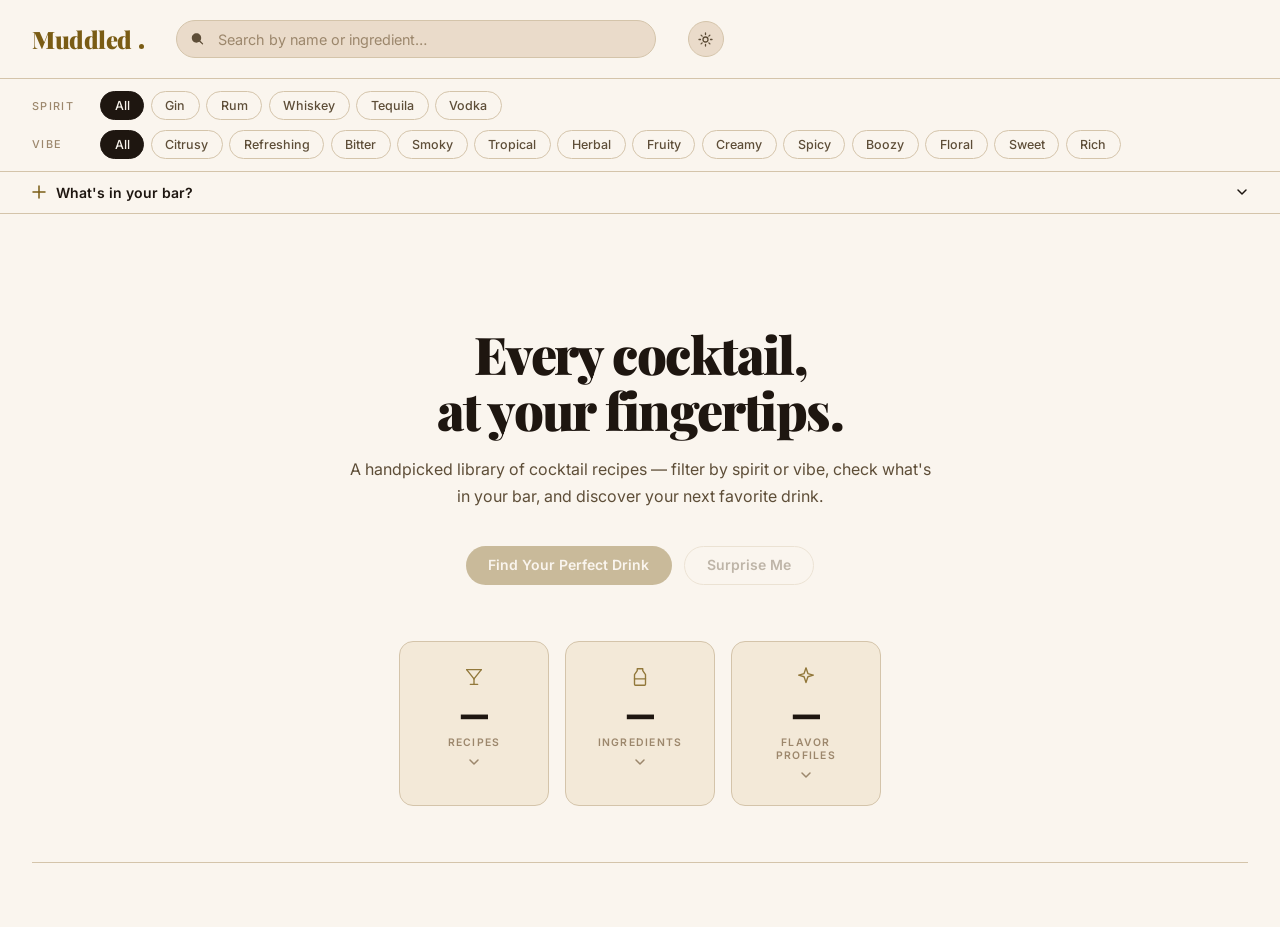
==== commit 3dfbfdad: "Make hero stat cards expandable with ingredient/recipe/flavor pills" ====
--- a/templates/index.html
+++ b/templates/index.html
@@ -110,7 +110,7 @@
         <button class="btn btn-secondary" disabled>Surprise Me</button>
       </div>
       <div class="stat-cards">
-        <div class="stat-card">
+        <div class="stat-card" data-expand="recipes" role="button" tabindex="0">
           <svg class="stat-icon" width="22" height="22" viewBox="0 0 24 24" fill="none" stroke="currentColor" stroke-width="1.5" stroke-linecap="round" stroke-linejoin="round">
             <line x1="4" y1="4" x2="20" y2="4"/>
             <line x1="4" y1="4" x2="12" y2="14"/>
@@ -120,22 +120,28 @@
           </svg>
           <span class="stat-number" id="stat-recipes">—</span>
           <span class="stat-label">Recipes</span>
-        </div>
-        <div class="stat-card">
+          <svg class="stat-chevron" width="12" height="12" viewBox="0 0 12 12" fill="none" xmlns="http://www.w3.org/2000/svg"><path d="M2 4l4 4 4-4" stroke="currentColor" stroke-width="1.5" stroke-linecap="round" stroke-linejoin="round"/></svg>
+        </div>
+        <div class="stat-card" data-expand="ingredients" role="button" tabindex="0">
           <svg class="stat-icon" width="22" height="22" viewBox="0 0 24 24" fill="none" stroke="currentColor" stroke-width="1.5" stroke-linecap="round" stroke-linejoin="round">
             <path d="M9 3h6v2l3 4.5V20a1 1 0 01-1 1H7a1 1 0 01-1-1V9.5L9 5V3z"/>
             <line x1="6" y1="14" x2="18" y2="14"/>
           </svg>
           <span class="stat-number" id="stat-ingredients">—</span>
           <span class="stat-label">Ingredients</span>
-        </div>
-        <div class="stat-card">
+          <svg class="stat-chevron" width="12" height="12" viewBox="0 0 12 12" fill="none" xmlns="http://www.w3.org/2000/svg"><path d="M2 4l4 4 4-4" stroke="currentColor" stroke-width="1.5" stroke-linecap="round" stroke-linejoin="round"/></svg>
+        </div>
+        <div class="stat-card" data-expand="flavors" role="button" tabindex="0">
           <svg class="stat-icon" width="22" height="22" viewBox="0 0 24 24" fill="none" stroke="currentColor" stroke-width="1.5" stroke-linecap="round" stroke-linejoin="round">
             <path d="M12 2l2.09 6.26L20 10l-5.91 1.74L12 18l-2.09-6.26L4 10l5.91-1.74L12 2z"/>
           </svg>
           <span class="stat-number" id="stat-profiles">—</span>
           <span class="stat-label">Flavor Profiles</span>
-        </div>
+          <svg class="stat-chevron" width="12" height="12" viewBox="0 0 12 12" fill="none" xmlns="http://www.w3.org/2000/svg"><path d="M2 4l4 4 4-4" stroke="currentColor" stroke-width="1.5" stroke-linecap="round" stroke-linejoin="round"/></svg>
+        </div>
+      </div>
+      <div class="stat-expand" id="stat-expand">
+        <div class="stat-expand-inner" id="stat-expand-inner"></div>
       </div>
     </section>
     <hr class="hero-divider">
@@ -440,6 +446,50 @@
       document.getElementById('stat-profiles').textContent    = s.flavor_profiles;
     }
 
+    /* ── Stat card expand ── */
+    let activeExpand = null;
+
+    document.querySelectorAll('.stat-card[data-expand]').forEach(card => {
+      function toggle() {
+        const key = card.dataset.expand;
+        const panel = document.getElementById('stat-expand');
+        const inner = document.getElementById('stat-expand-inner');
+
+        if (activeExpand === key) {
+          panel.classList.remove('open');
+          card.classList.remove('active');
+          activeExpand = null;
+          return;
+        }
+
+        document.querySelectorAll('.stat-card').forEach(c => c.classList.remove('active'));
+        card.classList.add('active');
+        activeExpand = key;
+
+        let html = '';
+        if (key === 'recipes') {
+          const pills = allRecipes.map(r =>
+            `<a class="exp-pill" href="/recipe/${r.id}">${r.name}</a>`
+          ).join('');
+          html = `<p class="exp-label">${allRecipes.length} recipes</p><div class="exp-pills">${pills}</div>`;
+        } else if (key === 'ingredients') {
+          const names = [...new Set(allRecipes.flatMap(r => r.ingredients.map(i => i.name)))].sort((a,b) => a.localeCompare(b));
+          const pills = names.map(n => `<span class="exp-pill">${n}</span>`).join('');
+          html = `<p class="exp-label">${names.length} unique ingredients</p><div class="exp-pills">${pills}</div>`;
+        } else if (key === 'flavors') {
+          const tags = [...new Set(allRecipes.flatMap(r => r.flavor_tags || []))].sort((a,b) => a.localeCompare(b));
+          const pills = tags.map(t => `<span class="exp-pill">${t}</span>`).join('');
+          html = `<p class="exp-label">${tags.length} flavor profiles</p><div class="exp-pills">${pills}</div>`;
+        }
+
+        inner.innerHTML = html;
+        panel.classList.add('open');
+      }
+
+      card.addEventListener('click', toggle);
+      card.addEventListener('keydown', e => { if (e.key === 'Enter' || e.key === ' ') { e.preventDefault(); toggle(); } });
+    });
+
     loadRecipes();
     loadStats();
   </script>
--- a/static/style.css
+++ b/static/style.css
@@ -368,6 +368,86 @@
   flex: 1;
   min-width: 110px;
   max-width: 150px;
+  cursor: pointer;
+  transition: border-color 0.2s, background 0.2s;
+  user-select: none;
+}
+
+.stat-card:hover {
+  border-color: var(--gold-dim);
+  background: var(--surface-2);
+}
+
+.stat-card.active {
+  border-color: var(--gold);
+  background: var(--surface-2);
+}
+
+.stat-chevron {
+  color: var(--text-dim);
+  transition: transform 0.25s, color 0.2s;
+  margin-top: 0.1rem;
+}
+
+.stat-card.active .stat-chevron {
+  transform: rotate(180deg);
+  color: var(--gold);
+}
+
+.stat-expand {
+  overflow: hidden;
+  max-height: 0;
+  transition: max-height 0.4s ease, margin-top 0.4s ease;
+  margin-top: 0;
+  width: 100%;
+}
+
+.stat-expand.open {
+  max-height: 800px;
+  margin-top: 1.5rem;
+}
+
+.stat-expand-inner {
+  background: var(--surface);
+  border: 1px solid var(--border);
+  border-radius: var(--radius-card);
+  padding: 1.25rem 1.5rem;
+  text-align: left;
+}
+
+.exp-label {
+  font-size: 0.65rem;
+  font-weight: 600;
+  text-transform: uppercase;
+  letter-spacing: 0.12em;
+  color: var(--gold-dim);
+  margin-bottom: 0.85rem;
+}
+
+.exp-pills {
+  display: flex;
+  flex-wrap: wrap;
+  gap: 0.4rem;
+}
+
+.exp-pill {
+  font-size: 0.75rem;
+  padding: 0.25rem 0.7rem;
+  border-radius: var(--radius-chip);
+  background: var(--surface-2);
+  color: var(--text-muted);
+  border: 1px solid var(--border);
+  white-space: nowrap;
+}
+
+a.exp-pill {
+  text-decoration: none;
+  transition: border-color 0.15s, color 0.15s;
+}
+
+a.exp-pill:hover {
+  color: var(--text);
+  border-color: var(--gold-dim);
 }
 
 .stat-icon {
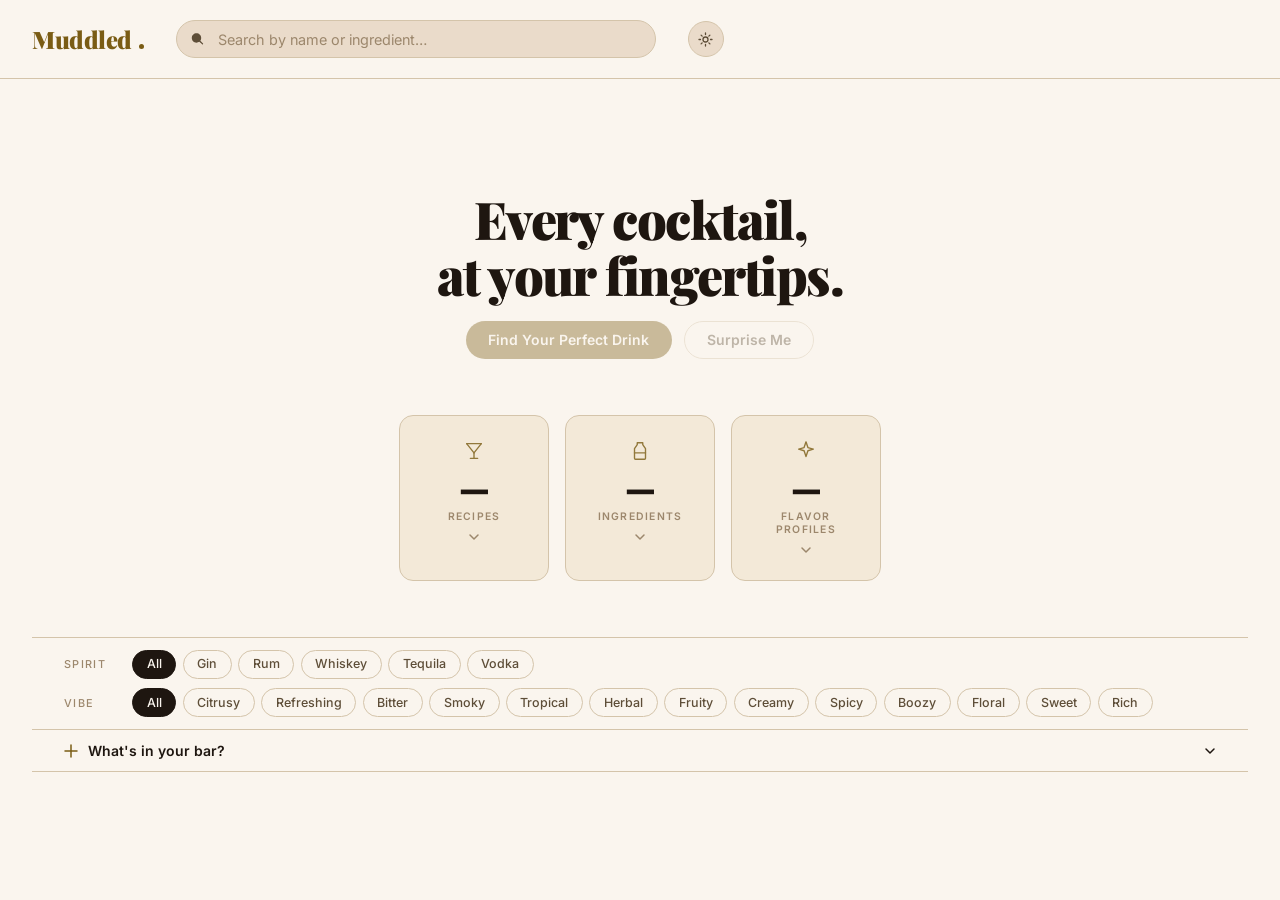
==== commit 777264ef: "UI improvements: 6 ingredients shown, multi-select spirits, move filters below hero, format footer w" ====
--- a/templates/index.html
+++ b/templates/index.html
@@ -40,71 +40,11 @@
         </svg>
       </button>
     </div>
-
-    <div class="filter-bar">
-      <div class="filter-row">
-        <span class="filter-label">Spirit</span>
-        <div class="filter-chips" id="spirit-filters">
-          <button class="chip active" data-spirit="all">All</button>
-          <button class="chip" data-spirit="gin">Gin</button>
-          <button class="chip" data-spirit="rum">Rum</button>
-          <button class="chip" data-spirit="whiskey">Whiskey</button>
-          <button class="chip" data-spirit="tequila">Tequila</button>
-          <button class="chip" data-spirit="vodka">Vodka</button>
-        </div>
-      </div>
-      <div class="filter-row">
-        <span class="filter-label">Vibe</span>
-        <div class="filter-chips" id="vibe-filters">
-          <button class="chip active" data-vibe="all">All</button>
-          <button class="chip" data-vibe="citrusy">Citrusy</button>
-          <button class="chip" data-vibe="refreshing">Refreshing</button>
-          <button class="chip" data-vibe="bitter">Bitter</button>
-          <button class="chip" data-vibe="smoky">Smoky</button>
-          <button class="chip" data-vibe="tropical">Tropical</button>
-          <button class="chip" data-vibe="herbal">Herbal</button>
-          <button class="chip" data-vibe="fruity">Fruity</button>
-          <button class="chip" data-vibe="creamy">Creamy</button>
-          <button class="chip" data-vibe="spicy">Spicy</button>
-          <button class="chip" data-vibe="boozy">Boozy</button>
-          <button class="chip" data-vibe="floral">Floral</button>
-          <button class="chip" data-vibe="sweet">Sweet</button>
-          <button class="chip" data-vibe="rich">Rich</button>
-        </div>
-      </div>
-    </div>
-
-    <div class="bar-section">
-      <button class="bar-toggle" id="bar-toggle">
-        <svg class="bar-icon" width="14" height="14" viewBox="0 0 14 14" fill="none" xmlns="http://www.w3.org/2000/svg">
-          <path d="M7 1v12M1 7h12" stroke="currentColor" stroke-width="1.5" stroke-linecap="round"/>
-        </svg>
-        What's in your bar?
-        <svg width="12" height="12" viewBox="0 0 12 12" fill="none" xmlns="http://www.w3.org/2000/svg" style="margin-left:auto">
-          <path d="M2 4l4 4 4-4" stroke="currentColor" stroke-width="1.5" stroke-linecap="round" stroke-linejoin="round"/>
-        </svg>
-      </button>
-      <div class="bar-panel" id="bar-panel">
-        <p class="bar-intro">Select what you have — only see drinks you can make.</p>
-        <div class="bar-spirits" id="bar-spirits">
-          <button class="chip" data-bar-spirit="gin">Gin</button>
-          <button class="chip" data-bar-spirit="rum">Rum</button>
-          <button class="chip" data-bar-spirit="whiskey">Whiskey</button>
-          <button class="chip" data-bar-spirit="scotch">Scotch</button>
-          <button class="chip" data-bar-spirit="tequila">Tequila</button>
-          <button class="chip" data-bar-spirit="mezcal">Mezcal</button>
-          <button class="chip" data-bar-spirit="vodka">Vodka</button>
-          <button class="chip" data-bar-spirit="campari">Campari</button>
-          <button class="chip" data-bar-spirit="aperol">Aperol</button>
-        </div>
-      </div>
-    </div>
   </header>
 
   <main>
     <section class="hero">
       <h1 class="hero-heading">Every cocktail,<br>at your fingertips.</h1>
-      <p class="hero-body">A handpicked library of cocktail recipes — filter by spirit or vibe, check what's in your bar, and discover your next favorite drink.</p>
       <div class="hero-ctas">
         <button class="btn btn-primary" disabled>Find Your Perfect Drink</button>
         <button class="btn btn-secondary" disabled>Surprise Me</button>
@@ -144,6 +84,66 @@
         <div class="stat-expand-inner" id="stat-expand-inner"></div>
       </div>
     </section>
+
+    <div class="filter-bar">
+      <div class="filter-row">
+        <span class="filter-label">Spirit</span>
+        <div class="filter-chips" id="spirit-filters">
+          <button class="chip active" data-spirit="all">All</button>
+          <button class="chip" data-spirit="gin">Gin</button>
+          <button class="chip" data-spirit="rum">Rum</button>
+          <button class="chip" data-spirit="whiskey">Whiskey</button>
+          <button class="chip" data-spirit="tequila">Tequila</button>
+          <button class="chip" data-spirit="vodka">Vodka</button>
+        </div>
+      </div>
+      <div class="filter-row">
+        <span class="filter-label">Vibe</span>
+        <div class="filter-chips" id="vibe-filters">
+          <button class="chip active" data-vibe="all">All</button>
+          <button class="chip" data-vibe="citrusy">Citrusy</button>
+          <button class="chip" data-vibe="refreshing">Refreshing</button>
+          <button class="chip" data-vibe="bitter">Bitter</button>
+          <button class="chip" data-vibe="smoky">Smoky</button>
+          <button class="chip" data-vibe="tropical">Tropical</button>
+          <button class="chip" data-vibe="herbal">Herbal</button>
+          <button class="chip" data-vibe="fruity">Fruity</button>
+          <button class="chip" data-vibe="creamy">Creamy</button>
+          <button class="chip" data-vibe="spicy">Spicy</button>
+          <button class="chip" data-vibe="boozy">Boozy</button>
+          <button class="chip" data-vibe="floral">Floral</button>
+          <button class="chip" data-vibe="sweet">Sweet</button>
+          <button class="chip" data-vibe="rich">Rich</button>
+        </div>
+      </div>
+    </div>
+
+    <div class="bar-section">
+      <button class="bar-toggle" id="bar-toggle">
+        <svg class="bar-icon" width="14" height="14" viewBox="0 0 14 14" fill="none" xmlns="http://www.w3.org/2000/svg">
+          <path d="M7 1v12M1 7h12" stroke="currentColor" stroke-width="1.5" stroke-linecap="round"/>
+        </svg>
+        What's in your bar?
+        <svg width="12" height="12" viewBox="0 0 12 12" fill="none" xmlns="http://www.w3.org/2000/svg" style="margin-left:auto">
+          <path d="M2 4l4 4 4-4" stroke="currentColor" stroke-width="1.5" stroke-linecap="round" stroke-linejoin="round"/>
+        </svg>
+      </button>
+      <div class="bar-panel" id="bar-panel">
+        <p class="bar-intro">Select what you have — only see drinks you can make.</p>
+        <div class="bar-spirits" id="bar-spirits">
+          <button class="chip" data-bar-spirit="gin">Gin</button>
+          <button class="chip" data-bar-spirit="rum">Rum</button>
+          <button class="chip" data-bar-spirit="whiskey">Whiskey</button>
+          <button class="chip" data-bar-spirit="scotch">Scotch</button>
+          <button class="chip" data-bar-spirit="tequila">Tequila</button>
+          <button class="chip" data-bar-spirit="mezcal">Mezcal</button>
+          <button class="chip" data-bar-spirit="vodka">Vodka</button>
+          <button class="chip" data-bar-spirit="campari">Campari</button>
+          <button class="chip" data-bar-spirit="aperol">Aperol</button>
+        </div>
+      </div>
+    </div>
+
     <hr class="hero-divider">
     <div id="recipes" class="recipe-grid"></div>
   </main>
@@ -246,7 +246,7 @@
 
     /* ── State ── */
     let allRecipes = [];
-    let activeSpirit = 'all';
+    let activeSpirits = new Set();
     let activeVibes  = new Set();
     let barSpirits   = new Set();
 
@@ -296,7 +296,7 @@
         const spirit = detectSpirit(r.ingredients);
         const color  = spiritColor(spirit);
         const tags   = (r.flavor_tags || []).slice(0, 3);
-        const shown  = r.ingredients.slice(0, 4);
+        const shown  = r.ingredients.slice(0, 6);
         const extra  = r.ingredients.length - shown.length;
 
         return `
@@ -320,8 +320,15 @@
                 ${extra > 0 ? `<li class="more">+${extra} more</li>` : ''}
               </ul>
               <div class="card-meta">
-                ${r.vessel ? `<span>${r.vessel}</span>` : ''}
-                ${r.served  ? `<span>${r.served}</span>`  : ''}
+                ${(() => {
+                  const parts = [];
+                  if (r.vessel) parts.push(r.vessel);
+                  if (r.served) {
+                    const servedParts = r.served.split(',').map(s => s.trim());
+                    parts.push(...servedParts);
+                  }
+                  return parts.map(p => `<span>${p}</span>`).join('');
+                })()}
               </div>
             </div>
           </a>`;
@@ -332,8 +339,8 @@
     function applyFilters() {
       let results = allRecipes;
 
-      if (activeSpirit !== 'all') {
-        results = results.filter(r => detectSpirit(r.ingredients) === activeSpirit);
+      if (activeSpirits.size > 0) {
+        results = results.filter(r => activeSpirits.has(detectSpirit(r.ingredients)));
       }
 
       if (activeVibes.size > 0) {
@@ -364,13 +371,28 @@
       applyFilters();
     }
 
-    /* ── Spirit filter chips ── */
+    /* ── Spirit filter chips (multi-select, OR logic) ── */
     document.getElementById('spirit-filters').addEventListener('click', e => {
       const chip = e.target.closest('[data-spirit]');
       if (!chip) return;
-      document.querySelectorAll('#spirit-filters .chip').forEach(c => c.classList.remove('active'));
-      chip.classList.add('active');
-      activeSpirit = chip.dataset.spirit;
+      const spirit = chip.dataset.spirit;
+      if (spirit === 'all') {
+        activeSpirits.clear();
+        document.querySelectorAll('#spirit-filters .chip').forEach(c => c.classList.remove('active'));
+        chip.classList.add('active');
+      } else {
+        document.querySelector('#spirit-filters [data-spirit="all"]').classList.remove('active');
+        if (activeSpirits.has(spirit)) {
+          activeSpirits.delete(spirit);
+          chip.classList.remove('active');
+          if (activeSpirits.size === 0) {
+            document.querySelector('#spirit-filters [data-spirit="all"]').classList.add('active');
+          }
+        } else {
+          activeSpirits.add(spirit);
+          chip.classList.add('active');
+        }
+      }
       applyFilters();
     });
 
--- a/static/style.css
+++ b/static/style.css
@@ -578,7 +578,7 @@
 
 .card-meta {
   display: flex;
-  gap: 0.4rem;
+  gap: 0;
   flex-wrap: wrap;
   margin-top: auto;
   padding-top: 0.5rem;
@@ -590,10 +590,15 @@
   color: var(--text-dim);
 }
 
-.card-meta span + span::before {
-  content: '·';
-  margin-right: 0.4rem;
-  color: var(--text-dim);
+.card-meta span::after {
+  content: ' •';
+  margin: 0 0.35rem;
+  color: var(--text-dim);
+}
+
+.card-meta span:last-child::after {
+  content: '';
+  margin: 0;
 }
 
 .card-ingredients {
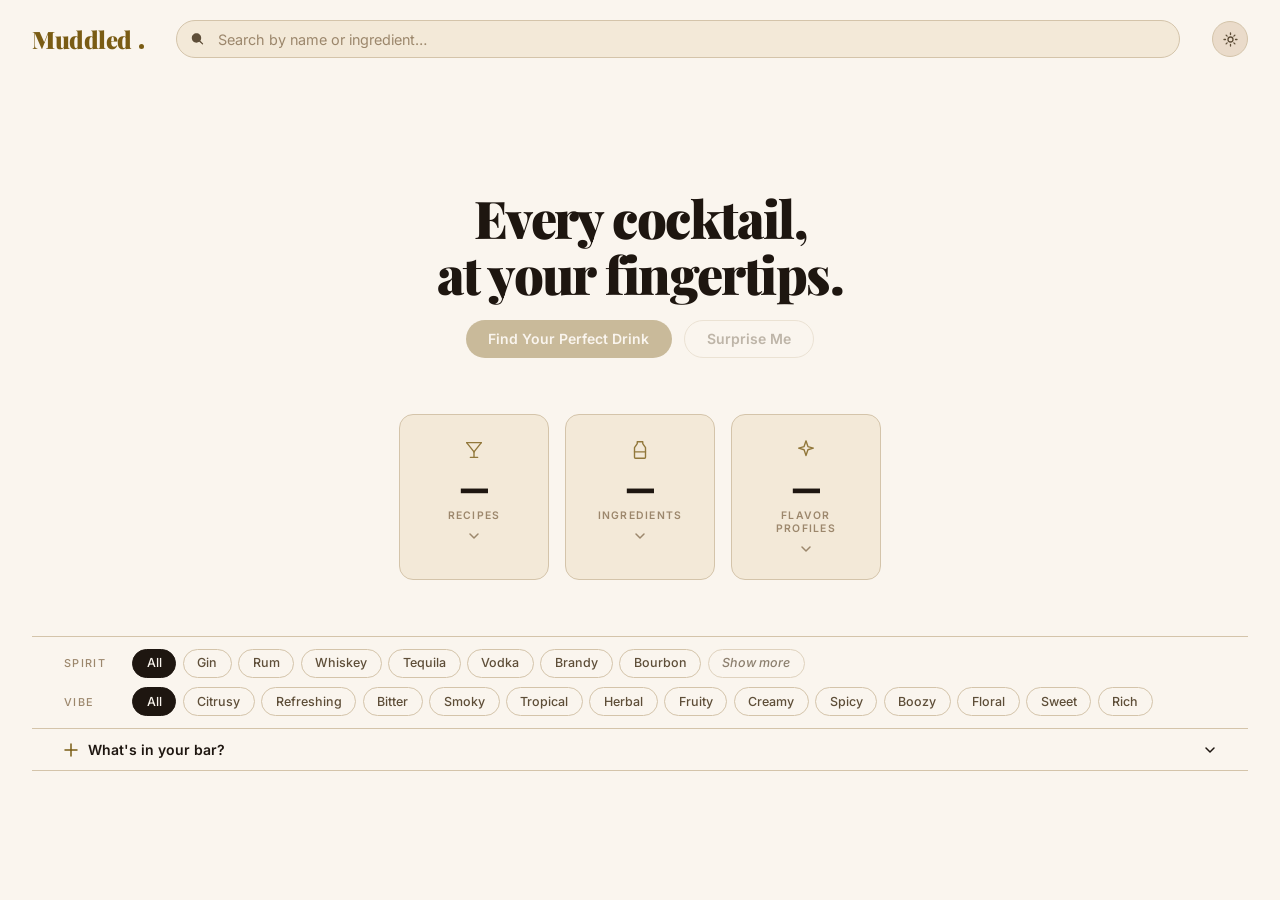
==== commit 0015ffe0: "Major UI overhaul: max-width layout, dynamic spirit/flavor filters, categorized bar inventory, impro" ====
--- a/templates/index.html
+++ b/templates/index.html
@@ -95,7 +95,11 @@
           <button class="chip" data-spirit="whiskey">Whiskey</button>
           <button class="chip" data-spirit="tequila">Tequila</button>
           <button class="chip" data-spirit="vodka">Vodka</button>
+          <button class="chip" data-spirit="brandy">Brandy</button>
+          <button class="chip" data-spirit="bourbon">Bourbon</button>
+          <button id="spirit-show-more" class="chip" style="font-style: italic; opacity: 0.7;">Show more</button>
         </div>
+        <div class="filter-chips" id="spirit-filters-extra" style="display: none;"></div>
       </div>
       <div class="filter-row">
         <span class="filter-label">Vibe</span>
@@ -130,17 +134,7 @@
       </button>
       <div class="bar-panel" id="bar-panel">
         <p class="bar-intro">Select what you have — only see drinks you can make.</p>
-        <div class="bar-spirits" id="bar-spirits">
-          <button class="chip" data-bar-spirit="gin">Gin</button>
-          <button class="chip" data-bar-spirit="rum">Rum</button>
-          <button class="chip" data-bar-spirit="whiskey">Whiskey</button>
-          <button class="chip" data-bar-spirit="scotch">Scotch</button>
-          <button class="chip" data-bar-spirit="tequila">Tequila</button>
-          <button class="chip" data-bar-spirit="mezcal">Mezcal</button>
-          <button class="chip" data-bar-spirit="vodka">Vodka</button>
-          <button class="chip" data-bar-spirit="campari">Campari</button>
-          <button class="chip" data-bar-spirit="aperol">Aperol</button>
-        </div>
+        <div id="bar-inventory"></div>
       </div>
     </div>
 
@@ -248,7 +242,7 @@
     let allRecipes = [];
     let activeSpirits = new Set();
     let activeVibes  = new Set();
-    let barSpirits   = new Set();
+    let barIngredients = new Set();
 
     /* ── Bar inventory filter ── */
     const BAR_INGREDIENT_MAP = {
@@ -349,8 +343,11 @@
         );
       }
 
-      if (barSpirits.size > 0) {
-        results = results.filter(canMakeWithBar);
+      if (barIngredients.size > 0) {
+        results = results.filter(r => {
+          const recipeIngredients = new Set(r.ingredients.map(i => i.name));
+          return [...barIngredients].some(bi => recipeIngredients.has(bi));
+        });
       }
 
       const q = document.getElementById('search').value.trim().toLowerCase();
@@ -368,42 +365,22 @@
     async function loadRecipes() {
       const res = await fetch('/api/recipes');
       allRecipes = await res.json();
+      buildDynamicFilters();
       applyFilters();
     }
 
     /* ── Spirit filter chips (multi-select, OR logic) ── */
-    document.getElementById('spirit-filters').addEventListener('click', e => {
-      const chip = e.target.closest('[data-spirit]');
-      if (!chip) return;
-      const spirit = chip.dataset.spirit;
-      if (spirit === 'all') {
-        activeSpirits.clear();
-        document.querySelectorAll('#spirit-filters .chip').forEach(c => c.classList.remove('active'));
-        chip.classList.add('active');
-      } else {
-        document.querySelector('#spirit-filters [data-spirit="all"]').classList.remove('active');
-        if (activeSpirits.has(spirit)) {
-          activeSpirits.delete(spirit);
-          chip.classList.remove('active');
-          if (activeSpirits.size === 0) {
-            document.querySelector('#spirit-filters [data-spirit="all"]').classList.add('active');
-          }
-        } else {
-          activeSpirits.add(spirit);
-          chip.classList.add('active');
-        }
-      }
-      applyFilters();
-    });
+    document.getElementById('spirit-filters').addEventListener('click', spiritFilterHandler);
+    document.getElementById('spirit-filters-extra').addEventListener('click', spiritFilterHandler);
 
     /* ── Vibe filter chips (multi-select, AND logic) ── */
-    document.getElementById('vibe-filters').addEventListener('click', e => {
+    const vibeFilterHandler = (e) => {
       const chip = e.target.closest('[data-vibe]');
       if (!chip) return;
       const vibe = chip.dataset.vibe;
       if (vibe === 'all') {
         activeVibes.clear();
-        document.querySelectorAll('#vibe-filters .chip').forEach(c => c.classList.remove('active'));
+        document.querySelectorAll('#vibe-filters [data-vibe]').forEach(c => c.classList.remove('active'));
         chip.classList.add('active');
       } else {
         document.querySelector('#vibe-filters [data-vibe="all"]').classList.remove('active');
@@ -419,7 +396,8 @@
         }
       }
       applyFilters();
-    });
+    };
+    document.getElementById('vibe-filters').addEventListener('click', vibeFilterHandler);
 
     /* ── Search ── */
     let timer;
@@ -436,20 +414,6 @@
       panel.classList.toggle('visible');
     });
 
-    /* ── Bar spirit chips (multi-select, OR logic) ── */
-    document.getElementById('bar-spirits').addEventListener('click', e => {
-      const chip = e.target.closest('[data-bar-spirit]');
-      if (!chip) return;
-      const spirit = chip.dataset.barSpirit;
-      if (barSpirits.has(spirit)) {
-        barSpirits.delete(spirit);
-        chip.classList.remove('active');
-      } else {
-        barSpirits.add(spirit);
-        chip.classList.add('active');
-      }
-      applyFilters();
-    });
 
     /* ── Theme toggle ── */
     document.getElementById('theme-toggle').addEventListener('click', () => {
@@ -512,6 +476,161 @@
       card.addEventListener('keydown', e => { if (e.key === 'Enter' || e.key === ' ') { e.preventDefault(); toggle(); } });
     });
 
+    /* ── Build dynamic filter content ── */
+    function buildDynamicFilters() {
+      // Extract all spirits from recipes
+      const allSpirits = new Set();
+      allRecipes.forEach(r => {
+        const spirit = detectSpirit(r.ingredients);
+        if (spirit !== 'other') allSpirits.add(spirit);
+      });
+
+      // Common spirits to show by default
+      const commonSpirits = ['gin', 'rum', 'whiskey', 'tequila', 'vodka', 'brandy', 'bourbon'];
+      const extraSpirits = [...allSpirits].filter(s => !commonSpirits.includes(s)).sort();
+
+      // Build "show more" button for extra spirits
+      if (extraSpirits.length > 0) {
+        const extraContainer = document.getElementById('spirit-filters-extra');
+        extraContainer.innerHTML = extraSpirits.map(s =>
+          `<button class="chip" data-spirit="${s}">${s.charAt(0).toUpperCase() + s.slice(1)}</button>`
+        ).join('');
+
+        const showMoreBtn = document.getElementById('spirit-show-more');
+        showMoreBtn.addEventListener('click', e => {
+          e.preventDefault();
+          extraContainer.style.display = extraContainer.style.display === 'none' ? 'flex' : 'none';
+          showMoreBtn.textContent = extraContainer.style.display === 'none' ? 'Show more' : 'Show less';
+
+          // Re-attach handlers for new spirit chips
+          extraContainer.querySelectorAll('[data-spirit]').forEach(chip => {
+            chip.addEventListener('click', spiritFilterHandler);
+          });
+        });
+      } else {
+        document.getElementById('spirit-show-more').style.display = 'none';
+      }
+
+      // Extract all flavor tags and ensure they're in the vibe filter
+      const allFlavors = [...new Set(allRecipes.flatMap(r => r.flavor_tags || []))].sort();
+      const existingFlavors = new Set([...document.querySelectorAll('#vibe-filters [data-vibe]')].map(c => c.dataset.vibe).filter(v => v !== 'all'));
+      const missingFlavors = allFlavors.filter(f => !existingFlavors.has(f));
+
+      if (missingFlavors.length > 0) {
+        const vibeFilters = document.getElementById('vibe-filters');
+        missingFlavors.forEach(f => {
+          const btn = document.createElement('button');
+          btn.className = 'chip';
+          btn.dataset.vibe = f;
+          btn.textContent = f.charAt(0).toUpperCase() + f.slice(1);
+          vibeFilters.appendChild(btn);
+        });
+      }
+
+      // Build "What's in your bar" with categorized ingredients
+      buildBarInventory();
+    }
+
+    function buildBarInventory() {
+      const SPIRITS_KEYWORDS = {
+        gin: /\bgin\b/i,
+        rum: /\brum\b/i,
+        whiskey: /\b(whiskey|whisky|bourbon|rye|scotch|laphroaig|irish whiskey)\b/i,
+        tequila: /\btequila\b/i,
+        mezcal: /\bmezcal\b/i,
+        vodka: /\bvodka\b/i,
+        brandy: /\bbrandy\b/i,
+      };
+
+      const LIQUEUR_KEYWORDS = /\b(liqueur|aperol|campari|amaretto|kahlúa|cointreau|vermouth|curaçao|triple sec|maraschino|chartreuse|benedictine|amaro|cordial)\b/i;
+      const JUICE_KEYWORDS = /\b(juice|syrup|nectar|purée|soda|tonic|seltzer|ginger beer|cava)\b/i;
+      const BITTERS_KEYWORDS = /\b(bitters|dash|dashes|drop)\b/i;
+
+      const allIngredients = [...new Set(allRecipes.flatMap(r => r.ingredients.map(i => i.name)))].sort();
+
+      const categories = {
+        'Spirits': [],
+        'Liqueurs & Modifiers': [],
+        'Juices & Mixers': [],
+        'Bitters & Dashes': [],
+        'Other': []
+      };
+
+      allIngredients.forEach(ing => {
+        if (Object.values(SPIRITS_KEYWORDS).some(re => re.test(ing))) {
+          categories['Spirits'].push(ing);
+        } else if (LIQUEUR_KEYWORDS.test(ing)) {
+          categories['Liqueurs & Modifiers'].push(ing);
+        } else if (JUICE_KEYWORDS.test(ing)) {
+          categories['Juices & Mixers'].push(ing);
+        } else if (BITTERS_KEYWORDS.test(ing)) {
+          categories['Bitters & Dashes'].push(ing);
+        } else {
+          categories['Other'].push(ing);
+        }
+      });
+
+      let html = '';
+      Object.entries(categories).forEach(([cat, items]) => {
+        if (items.length > 0) {
+          html += `<div class="bar-category">
+            <p class="bar-category-label">${cat}</p>
+            <div class="bar-spirits">
+              ${items.map(ing => `<button class="chip" data-bar-ingredient="${ing}">${ing}</button>`).join('')}
+            </div>
+          </div>`;
+        }
+      });
+
+      document.getElementById('bar-inventory').innerHTML = html;
+
+      // Re-attach bar ingredient handlers
+      document.querySelectorAll('[data-bar-ingredient]').forEach(chip => {
+        chip.addEventListener('click', barIngredientHandler);
+      });
+    }
+
+    const spiritFilterHandler = (e) => {
+      const chip = e.target.closest('[data-spirit]');
+      if (!chip) return;
+      const spirit = chip.dataset.spirit;
+      if (spirit === 'all') {
+        activeSpirits.clear();
+        document.querySelectorAll('#spirit-filters [data-spirit], #spirit-filters-extra [data-spirit]').forEach(c => c.classList.remove('active'));
+        chip.classList.add('active');
+      } else {
+        document.querySelector('#spirit-filters [data-spirit="all"]').classList.remove('active');
+        if (activeSpirits.has(spirit)) {
+          activeSpirits.delete(spirit);
+          chip.classList.remove('active');
+          if (activeSpirits.size === 0) {
+            document.querySelector('#spirit-filters [data-spirit="all"]').classList.add('active');
+          }
+        } else {
+          activeSpirits.add(spirit);
+          chip.classList.add('active');
+        }
+      }
+      applyFilters();
+    };
+
+    const barIngredientHandler = (e) => {
+      const chip = e.target.closest('[data-bar-ingredient]');
+      if (!chip) return;
+      const ing = chip.dataset.barIngredient;
+      if (barIngredients.has(ing)) {
+        barIngredients.delete(ing);
+        chip.classList.remove('active');
+      } else {
+        barIngredients.add(ing);
+        chip.classList.add('active');
+      }
+      applyFilters();
+    };
+
+    // Add barIngredients to state
+    let barIngredients = new Set();
+
     loadRecipes();
     loadStats();
   </script>
--- a/static/style.css
+++ b/static/style.css
@@ -64,15 +64,13 @@
   position: sticky;
   top: 0;
   z-index: 100;
-  background-color: var(--header-bg);
-  backdrop-filter: blur(12px);
-  -webkit-backdrop-filter: blur(12px);
-  border-bottom: 1px solid var(--border);
-  transition: background-color 0.2s, border-color 0.2s;
+  background-color: var(--bg);
+  transition: background-color 0.2s;
 }
 
 .header-top {
-  display: flex;
+  display: grid;
+  grid-template-columns: auto 1fr auto;
   align-items: center;
   gap: 2rem;
   padding: 1.25rem 2rem;
@@ -109,14 +107,11 @@
 }
 
 .search-wrap {
-  flex: 1;
-  max-width: 480px;
   position: relative;
 }
 
 /* ── Theme toggle ── */
 .theme-toggle {
-  flex-shrink: 0;
   width: 36px;
   height: 36px;
   border-radius: 50%;
@@ -155,7 +150,7 @@
   padding: 0.6rem 1rem 0.6rem 2.6rem;
   font-size: 0.9rem;
   font-family: inherit;
-  background: var(--surface-2);
+  background: var(--surface);
   color: var(--text);
   border: 1px solid var(--border);
   border-radius: var(--radius-chip);
@@ -279,6 +274,19 @@
   font-size: 0.75rem;
   color: var(--text-dim);
   margin-bottom: 0.6rem;
+}
+
+.bar-category {
+  margin-bottom: 1rem;
+}
+
+.bar-category-label {
+  font-size: 0.65rem;
+  font-weight: 600;
+  text-transform: uppercase;
+  letter-spacing: 0.12em;
+  color: var(--gold-dim);
+  margin-bottom: 0.5rem;
 }
 
 .bar-spirits {
@@ -480,7 +488,11 @@
 }
 
 /* ── Main content ── */
-main { padding: 2rem; }
+main {
+  padding: 2rem;
+  max-width: 1400px;
+  margin: 0 auto;
+}
 
 /* ── Recipe grid ── */
 .recipe-grid {
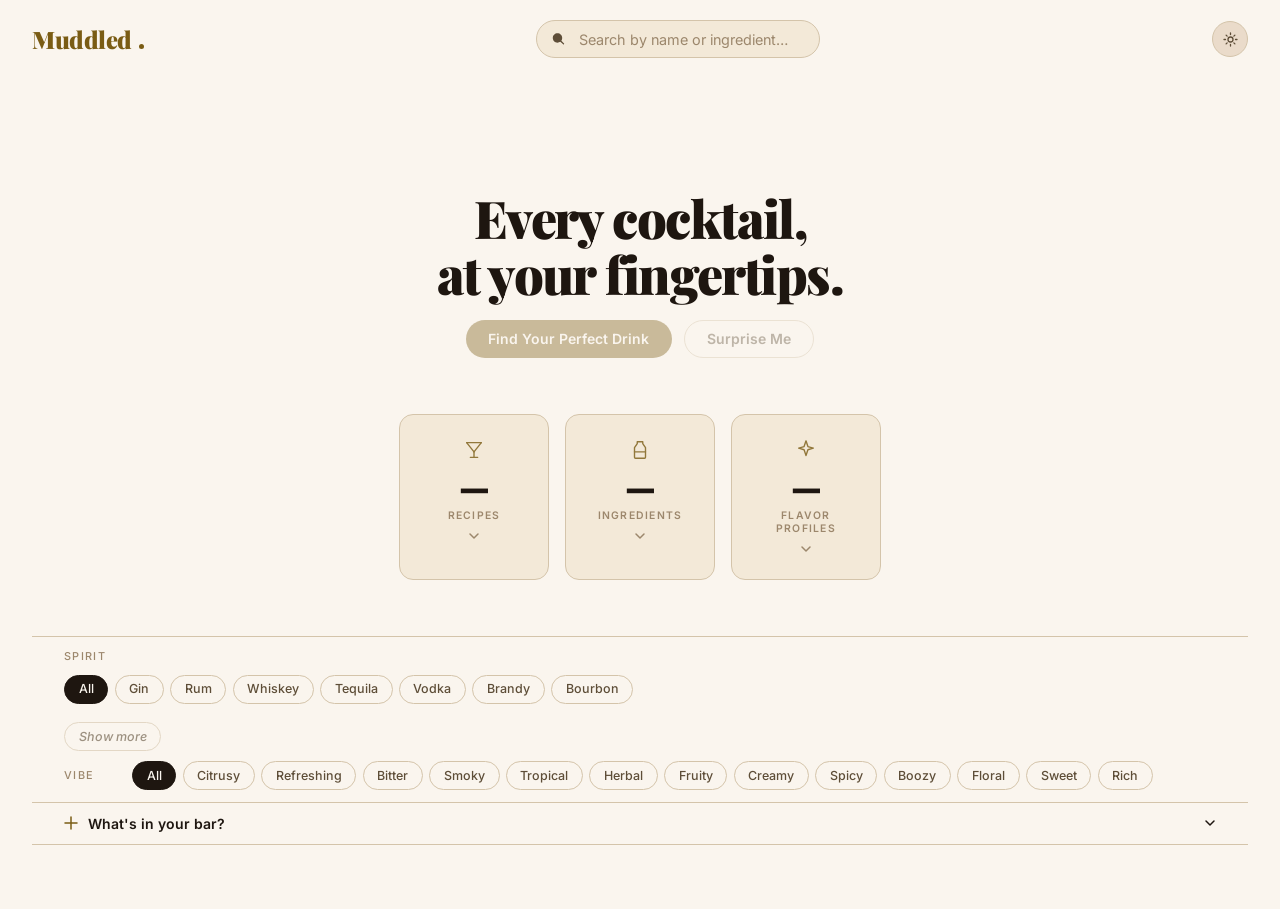
==== commit 930d9a9d: "Add clear button to bar inventory, widen/center search bar, improve show more button visibility" ====
--- a/templates/index.html
+++ b/templates/index.html
@@ -86,7 +86,7 @@
     </section>
 
     <div class="filter-bar">
-      <div class="filter-row">
+      <div class="filter-row" style="flex-direction: column; align-items: flex-start;">
         <span class="filter-label">Spirit</span>
         <div class="filter-chips" id="spirit-filters">
           <button class="chip active" data-spirit="all">All</button>
@@ -97,9 +97,9 @@
           <button class="chip" data-spirit="vodka">Vodka</button>
           <button class="chip" data-spirit="brandy">Brandy</button>
           <button class="chip" data-spirit="bourbon">Bourbon</button>
-          <button id="spirit-show-more" class="chip" style="font-style: italic; opacity: 0.7;">Show more</button>
         </div>
-        <div class="filter-chips" id="spirit-filters-extra" style="display: none;"></div>
+        <button id="spirit-show-more" class="chip" style="font-style: italic; opacity: 0.6; margin-top: 0.4rem;">Show more</button>
+        <div class="filter-chips" id="spirit-filters-extra" style="display: none; margin-top: 0.4rem;"></div>
       </div>
       <div class="filter-row">
         <span class="filter-label">Vibe</span>
@@ -369,10 +369,6 @@
       applyFilters();
     }
 
-    /* ── Spirit filter chips (multi-select, OR logic) ── */
-    document.getElementById('spirit-filters').addEventListener('click', spiritFilterHandler);
-    document.getElementById('spirit-filters-extra').addEventListener('click', spiritFilterHandler);
-
     /* ── Vibe filter chips (multi-select, AND logic) ── */
     const vibeFilterHandler = (e) => {
       const chip = e.target.closest('[data-vibe]');
@@ -570,7 +566,7 @@
         }
       });
 
-      let html = '';
+      let html = '<div style="margin-bottom: 1rem;"><button id="bar-clear" class="chip" style="background: var(--text-dim); color: var(--bg);">Clear all</button></div>';
       Object.entries(categories).forEach(([cat, items]) => {
         if (items.length > 0) {
           html += `<div class="bar-category">
@@ -583,6 +579,13 @@
       });
 
       document.getElementById('bar-inventory').innerHTML = html;
+
+      // Clear button handler
+      document.getElementById('bar-clear').addEventListener('click', () => {
+        barIngredients.clear();
+        document.querySelectorAll('[data-bar-ingredient]').forEach(chip => chip.classList.remove('active'));
+        applyFilters();
+      });
 
       // Re-attach bar ingredient handlers
       document.querySelectorAll('[data-bar-ingredient]').forEach(chip => {
@@ -628,8 +631,9 @@
       applyFilters();
     };
 
-    // Add barIngredients to state
-    let barIngredients = new Set();
+    /* ── Spirit filter chips (multi-select, OR logic) ── */
+    document.getElementById('spirit-filters').addEventListener('click', spiritFilterHandler);
+    document.getElementById('spirit-filters-extra').addEventListener('click', spiritFilterHandler);
 
     loadRecipes();
     loadStats();
--- a/static/style.css
+++ b/static/style.css
@@ -74,6 +74,8 @@
   align-items: center;
   gap: 2rem;
   padding: 1.25rem 2rem;
+  max-width: 1400px;
+  margin: 0 auto;
 }
 
 .site-title {
@@ -108,6 +110,8 @@
 
 .search-wrap {
   position: relative;
+  max-width: 380px;
+  justify-self: center;
 }
 
 /* ── Theme toggle ── */
@@ -174,11 +178,8 @@
   display: flex;
   align-items: center;
   gap: 0.75rem;
-  overflow-x: auto;
-  scrollbar-width: none;
-  -ms-overflow-style: none;
-}
-.filter-row::-webkit-scrollbar { display: none; }
+  flex-wrap: wrap;
+}
 
 .filter-label {
   font-size: 0.68rem;
@@ -193,7 +194,11 @@
 .filter-chips {
   display: flex;
   gap: 0.4rem;
-  flex-wrap: nowrap;
+  flex-wrap: wrap;
+}
+
+#spirit-show-more {
+  display: inline-flex;
 }
 
 .chip {
